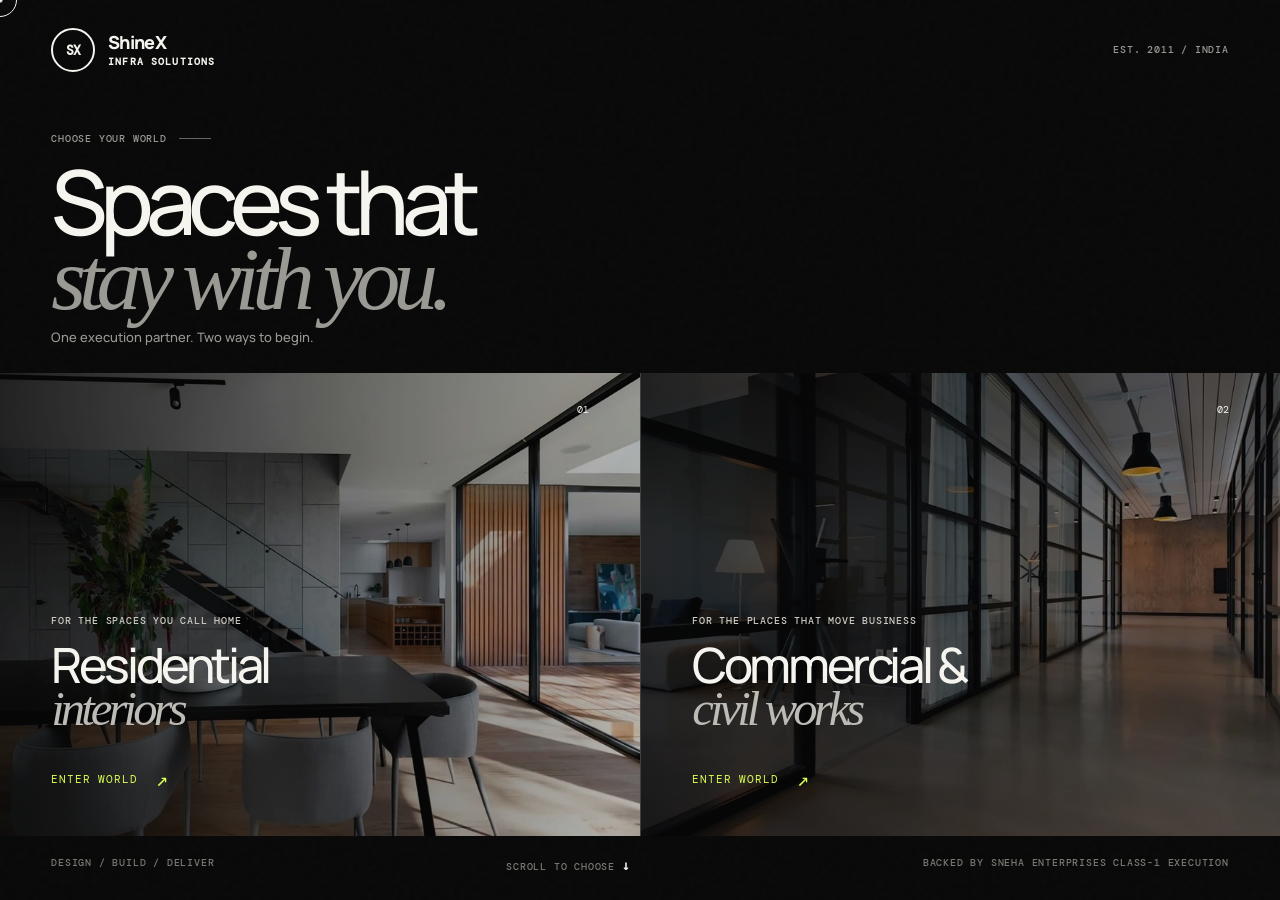
==== index.html @ b3bbd298 "Redesign residential/commercial service cards, gradient selection, bold typography, architectural fo" ====
<!doctype html>
<html lang="en">
<head>
  <meta charset="utf-8" />
  <meta name="viewport" content="width=device-width, initial-scale=1" />
  <meta name="theme-color" content="#080808" />
  <meta id="metaDescription" name="description" content="ShineX Infra Solutions — Navi Mumbai's trusted residential interior studio and Class-1 commercial contractor backed by Sneha Enterprises since 2011." />
  <title>ShineX — Navi Mumbai Interior Design &amp; Class-1 Civil Execution</title>
  <link rel="preconnect" href="https://fonts.googleapis.com" />
  <link rel="preconnect" href="https://fonts.gstatic.com" crossorigin />
  <link href="https://fonts.googleapis.com/css2?family=DM+Mono:wght@400;500&family=Manrope:wght@400;500;600;700;800&display=swap" rel="stylesheet" />
  <link rel="stylesheet" href="style.css?v=8" />
</head>
<body>
  <div class="cursor-dot" aria-hidden="true"></div>
  <div class="cursor-ring" aria-hidden="true"></div>

  <div class="world-picker" id="worldPicker" aria-label="Choose an experience">
    <div class="picker-noise"></div>
    <header class="picker-header">
      <a class="brand brand--light" href="#" aria-label="ShineX home">
        <span class="brand-mark">SX</span>
        <span class="brand-copy">ShineX <em>Infra Solutions</em></span>
      </a>
      <span class="mono-label">EST. 2011 / INDIA</span>
    </header>
    <div class="picker-intro">
      <p class="eyebrow">Choose your world <span class="eyebrow-line"></span></p>
      <h1>Spaces that<br /><i>stay with you.</i></h1>
      <p class="picker-subtitle">One execution partner. Two ways to begin.</p>
    </div>
    <div class="world-options">
      <button class="world-option world-option--residential" data-world="residential" type="button">
        <span class="option-backdrop" aria-hidden="true"><video autoplay muted loop playsinline preload="auto" poster="assets/residential-montage-poster.jpg" disablepictureinpicture><source src="assets/residential-montage.mp4" type="video/mp4"></video></span>
        <span class="option-number">01</span>
        <span class="option-content">
          <span class="option-kicker">For the spaces you call home</span>
          <strong>Residential<br /><i>interiors</i></strong>
          <span class="option-enter">Enter world <span>↗</span></span>
        </span>
      </button>
      <button class="world-option world-option--commercial" data-world="commercial" type="button">
        <span class="option-backdrop" aria-hidden="true"><video autoplay muted loop playsinline preload="auto" poster="assets/commercial-montage-poster.jpg" disablepictureinpicture><source src="assets/commercial-montage.mp4" type="video/mp4"></video></span>
        <span class="option-number">02</span>
        <span class="option-content">
          <span class="option-kicker">For the places that move business</span>
          <strong>Commercial &amp;<br /><i>civil works</i></strong>
          <span class="option-enter">Enter world <span>↗</span></span>
        </span>
      </button>
    </div>
    <footer class="picker-footer">
      <span>Design / Build / Deliver</span>
      <span>Scroll to choose <b>↓</b></span>
      <span>Backed by Sneha Enterprises Class-1 execution</span>
    </footer>
  </div>

  <div class="site-shell" id="siteShell" aria-hidden="true">
    <header class="site-header" id="siteHeader">
      <a class="brand" href="#top" aria-label="ShineX top">
        <span class="brand-mark">SX</span>
        <span class="brand-copy">ShineX <em>Infra Solutions</em></span>
      </a>
      <div class="header-world"><span class="status-dot"></span><span id="headerWorld">RESIDENTIAL / 01</span></div>
      <div class="header-spacer" aria-hidden="true"></div>
    </header>
    <div class="header-actions">
      <button class="text-button" id="switchWorld" type="button">Switch world <span>↗</span></button>
      <button class="menu-button" id="menuOpen" type="button" aria-label="Open menu" aria-expanded="false"><span></span><span></span><b>Menu</b></button>
    </div>

    <main id="top">
      <section class="hero" id="hero">
        <video class="hero-video" id="heroVideo" autoplay muted loop playsinline preload="auto"></video>
        <div class="hero-overlay"></div>
        <div class="hero-grid"></div>
        <div class="hero-content">
          
          <h2 id="heroTitle">Built around<br /><i>the way you live.</i></h2>
          <p class="hero-description" id="heroDescription">Navi Mumbai’s most trusted turnkey home interior studio — backed by Sneha Enterprises’ Class-1 execution legacy since 2011. From 1BHK homes to luxury villas, delivered on time with zero hidden surprises.</p>
          <a class="circle-link magnetic" href="#services"><span>Explore<br />the work</span><b>↓</b></a>
        </div>
        <div class="hero-meta"><span>Scroll to discover <b>↓</b></span></div>
        <div class="hero-vertical">SHINEX / 2026</div>
      </section>

      <section class="intro section-pad" id="intro">
        <div class="intro-noise" aria-hidden="true"></div>
        <div class="intro-inner">
          <div class="intro-topbar">
            <div class="eyebrow"><span class="eyebrow-line"></span><span>01 / Philosophy &amp; Approach</span></div>
            <div class="intro-meta-tag"><span>ShineX Studio &bull; Class-1 Execution</span></div>
          </div>

          <div class="intro-layout">
            <div class="intro-heading-wrap">
              <span class="intro-watermark" aria-hidden="true">&ldquo;</span>
              <h3 id="introTitle">Good spaces do<br />more than <i>look good.</i></h3>
            </div>
            <div class="intro-copy">
              <p id="introCopy">They hold the morning rush, the quiet pause, the people who gather, and the years that follow. We bring design and execution into one considered conversation.</p>
              <a class="intro-cta magnetic" href="#process">
                <span>See how we work</span>
                <span class="intro-cta-arrow">↘</span>
              </a>
            </div>
          </div>

          <div class="intro-pillars" id="introPillars">
            <div class="intro-pillar">
              <span class="pillar-num">01</span>
              <h4 class="pillar-title" id="pillar1Title">Human Rhythm</h4>
              <p class="pillar-desc" id="pillar1Desc">Calibrated around daily rituals, natural sunlight, and quiet spatial ease.</p>
            </div>
            <div class="intro-pillar">
              <span class="pillar-num">02</span>
              <h4 class="pillar-title" id="pillar2Title">Unified Execution</h4>
              <p class="pillar-desc" id="pillar2Desc">Design studio and Class-1 civil engineering under one roof. Zero handoff friction.</p>
            </div>
            <div class="intro-pillar">
              <span class="pillar-num">03</span>
              <h4 class="pillar-title" id="pillar3Title">Enduring Materiality</h4>
              <p class="pillar-desc" id="pillar3Desc">Honest stone, genuine architectural timber, and craft built to outlast trends.</p>
            </div>
          </div>
        </div>
      </section>

      <section class="services-section" id="services">
        <div class="services-stage">
          <div class="services-head">
            <div>
              
              <h3>One brief.<br /><i>Every layer.</i></h3>
            </div>
            <p class="services-note" id="servicesNote">A full-spectrum residential studio for homes with a point of view.</p>
          </div>
          <div class="services-viewport">
            <div class="services-track" id="servicesTrack"></div>
          </div>
          <div class="services-progress"><span class="progress-current">01</span><span class="progress-rule"><i id="progressBar"></i></span><span class="progress-total" id="progressTotal">05</span><span class="progress-label">Drag / scroll to explore</span></div>
      </div>
    </section>

      <section class="service-detail section-pad" id="serviceDetail" aria-hidden="true">
        <div class="service-detail-top">
          <div>
            <p class="eyebrow"><span>Selected service / Detail view</span><span class="eyebrow-line"></span></p>
            <h3 id="serviceDetailTitle">Choose a service<br /><i>to see the layers.</i></h3>
          </div>
          <button class="detail-close" id="serviceDetailClose" type="button">Close detail <span>×</span></button>
        </div>
        <p class="service-detail-intro" id="serviceDetailIntro">Every line item has its own visual reference, so the scope stays as tangible as the final space.</p>
        <div class="service-detail-grid" id="serviceDetailGrid"></div>
        <div class="detail-references-drawer" id="detailReferencesDrawer" aria-hidden="true">
          <div class="references-drawer-header">
            <div>
              <div class="eyebrow"><span class="eyebrow-line"></span><span>04 Reference Concepts</span></div>
              <h4 id="referencesDrawerTitle">1BHK Complete Home Interiors</h4>
              <p id="referencesDrawerSubtitle">Curated spatial layouts, design specifications, and visual inspirations.</p>
            </div>
            <button class="references-close-btn" id="referencesCloseBtn" type="button">Close concepts <span>×</span></button>
          </div>
          <div class="references-grid" id="referencesGrid"></div>
        </div>
      </section>

      <section class="split-story section-pad" id="beforeAfter">
        
        <div class="story-heading">
          <h3>Before / <i>after.</i></h3>
          <p>Every project starts with what exists. We find the potential hiding in plain sight.</p>
        </div>
        <div class="comparison" data-comparison>
          <div class="comparison-after" id="comparisonAfter"></div>
          <div class="comparison-before" id="comparisonBefore"></div>
          <div class="comparison-divider"><span>Drag</span></div>
          <input class="comparison-range" type="range" min="5" max="95" value="54" aria-label="Compare before and after" />
          <div class="comparison-label comparison-label--before">Before</div>
          <div class="comparison-label comparison-label--after">After</div>
        </div>
        <div class="comparison-caption"><span id="comparisonName">A home with a new rhythm</span><span>← Drag the line →</span></div>
      </section>

      <section class="process-section section-pad" id="process">
        
        <div class="process-header"><h3>Clarity at<br /><i>every stage.</i></h3><p>We keep the complex parts moving quietly in the background, so you can stay close to what matters.</p></div>
        <div class="process-list" id="processList"></div>
      </section>

      <section class="catalog-section section-pad" id="catalog">
        
        <div class="catalog-heading"><h3>A tactile<br /><i>point of view.</i></h3><p id="catalogCopy">Stone, timber, light and lived-in softness — a quiet material language, tailored to the way your home should feel.</p></div>
        <div class="catalog-grid" id="catalogGrid"></div>
      </section>

      <section class="reviews-section section-pad" id="reviews">
        <div class="reviews-top"><a class="google-source" id="googleSource" href="https://share.google/jEJDBfo2fof0dsW59" target="_blank" rel="noreferrer"><img src="https://www.gstatic.com/images/branding/googlelogo/svg/googlelogo_clr_74x24px.svg" alt="Google" /><i></i><span>View profile</span><b>↗</b></a></div>
        <div class="reviews-heading">
          <div class="reviews-heading-copy">
            <h3>What clients<br /><i>remember.</i></h3>
            <p class="reviews-heritage">
              <strong>ShineX Infra</strong> builds on the trusted legacy of our parent company, <strong>Sneha Enterprises</strong>.<br />
              Read the verified Google reviews earned across years of honest craftsmanship and timely delivery.
            </p>
          </div>
          <div class="google-score"><strong>4.9</strong><span class="google-stars">★★★★★</span><small>116+ public profile reviews</small></div>
        </div>
        <div class="review-feature" id="reviewFeature"></div>
        <div class="review-marquee" aria-label="Google review highlights"><div class="review-track" id="reviewTrack"></div></div>
      </section>

      <section class="faq-section section-pad" id="faq">
        
        <div class="faq-layout"><h3>Good to<br /><i>know.</i></h3><div class="faq-list" id="faqList"></div></div>
      </section>

      <section class="insights-section section-pad" id="insights">
        
        <div class="insights-heading"><h3>Useful ideas<br /><i>for better spaces.</i></h3><p id="insightsCopy">Thoughtful guidance for planning, designing and delivering spaces that feel right long after handover.</p></div>
        <div class="blog-marquee" aria-label="ShineX journal articles"><div class="blog-track" id="blogTrack"></div></div>
      </section>

      <section class="closing-cta" id="contact">
        <div class="closing-image" id="closingImage"></div><div class="closing-overlay"></div>
        <div class="closing-content"><h3 id="closingTitle">Your space<br />starts <i>now.</i></h3><button class="outline-button magnetic quote-trigger" type="button">Get a free quote <span>↗</span></button></div>
      </section>
    </main>
    <footer class="site-footer">
      <div class="footer-grid">
        <div class="footer-brand-col">
          <a class="brand brand--light" href="#top" aria-label="ShineX top">
            <span class="brand-mark">SX</span>
            <span class="brand-copy">ShineX <em>Infra Solutions</em></span>
          </a>
          <p class="footer-summary">Turnkey residential interiors, corporate office fit-outs &amp; Class-1 civil contracting across Navi Mumbai, Thane &amp; Mumbai.</p>
          <span class="footer-legacy-pill">Parent Company: Sneha Enterprises &bull; Est. 2011</span>
        </div>

        <div class="footer-col">
          <span class="footer-heading">Explore</span>
          <nav class="footer-links" aria-label="Footer navigation">
            <a href="#services">Services &amp; Scopes</a>
            <a href="#beforeAfter">Before &amp; After</a>
            <a href="#process">Our Process</a>
            <a href="#catalog">Material Catalog</a>
            <a href="#reviews">Client Reviews</a>
            <a href="#faq">FAQs</a>
          </nav>
        </div>

        <div class="footer-col">
          <span class="footer-heading">Studio Desk</span>
          <div class="footer-links">
            <a href="mailto:hello@shinex.in">hello@shinex.in <span>↗</span></a>
            <a href="https://wa.me/?text=Hi%20ShineX%2C%20I%27d%20like%20to%20discuss%20a%20project." target="_blank" rel="noreferrer">WhatsApp Consultation <span>↗</span></a>
            <a href="https://share.google/jEJDBfo2fof0dsW59" target="_blank" rel="noreferrer">Google Reviews (4.9 ★) <span>↗</span></a>
            <span class="footer-location">Navi Mumbai &bull; Thane &bull; Mumbai</span>
          </div>
        </div>

        <div class="footer-col footer-cta-col">
          <span class="footer-heading">Active World / <b id="footerWorldName">Residential</b></span>
          <p class="footer-cta-note">Ready to plan your space with one accountable engineering &amp; design team?</p>
          <div class="footer-cta-actions">
            <button class="footer-quote-btn quote-trigger" type="button">Get Free Quote <span>↗</span></button>
            <button class="footer-switch-btn" id="footerSwitchWorld" type="button">Switch Experience <span>⇄</span></button>
          </div>
        </div>
      </div>

      <div class="footer-bottom">
        <span>&copy; 2026 ShineX Infra Solutions. All rights reserved.</span>
        <span>Operating Brands: ShineX Interior &amp; ShineX Infra &bull; Backed by Sneha Enterprises Class-1 Licensure</span>
      </div>
    </footer>
  </div>

  <div class="article-overlay" id="articleOverlay" aria-hidden="true">
    <div class="article-panel"><div class="article-top"><span class="mono-label">SHINEX / JOURNAL</span><button class="close-button" id="articleClose" type="button" aria-label="Close article"><span>Close</span><b>×</b></button></div><div class="article-layout"><div class="article-media" id="articleMedia"></div><article class="article-copy"><p class="eyebrow"><span id="articleCategory">Residential interiors</span><span class="eyebrow-line"></span></p><h3 id="articleTitle">Article title</h3><div class="article-meta"><span id="articleWorld">ShineX Residential</span><span id="articleReadTime">8 min read</span></div><div id="articleBody"></div><button class="solid-button quote-trigger" type="button">Discuss your project <span>↗</span></button></article></div></div>
  </div>

  <div class="menu-overlay" id="menuOverlay" aria-hidden="true">
    <div class="menu-wash"></div><div class="menu-orbit orbit-one"></div><div class="menu-orbit orbit-two"></div>
    <div class="menu-overlay-header"><a class="brand brand--light" href="#top"><span class="brand-mark">SX</span><span class="brand-copy">ShineX <em>Infra Solutions</em></span></a><button class="close-button" id="menuClose" type="button" aria-label="Close menu"><span>Close</span><b>×</b></button></div>
    <nav class="mega-menu" aria-label="Main navigation"><span class="menu-kicker">Navigate / <span id="menuWorld">Residential</span></span><a href="#services" class="menu-link">The work <sup>01</sup></a><a href="#beforeAfter" class="menu-link">Transformations <sup>02</sup></a><a href="#process" class="menu-link">Our process <sup>03</sup></a><a href="#catalog" class="menu-link">Material catalog <sup>04</sup></a><a href="#reviews" class="menu-link">Reviews <sup>05</sup></a><a href="#faq" class="menu-link">FAQs <sup>06</sup></a><a href="#insights" class="menu-link">Journal <sup>07</sup></a><button class="menu-quote quote-trigger" type="button">Start a conversation <span>↗</span></button></nav>
    <div class="menu-footer"><span>Instagram ↗</span><span>WhatsApp ↗</span><span>hello@shinex.in</span></div>
  </div>

  <div class="quote-overlay" id="quoteOverlay" aria-hidden="true">
    <div class="quote-backdrop"></div><div class="quote-panel"><div class="quote-panel-top"><span class="mono-label">SHINEX / START A BRIEF</span><button class="close-button" id="quoteClose" type="button" aria-label="Close quote form"><span>Close</span><b>×</b></button></div><div class="quote-form-wrap"><div><p class="eyebrow"><span>Let’s make a place</span><span class="eyebrow-line"></span></p><h3>Tell us what<br /><i>you’re imagining.</i></h3><p class="form-note">A few details are enough to begin. Our team will get back to you within one working day.</p></div><form class="quote-form" id="quoteForm"><label><span>01 / Your name</span><input required name="name" type="text" placeholder="Full name" /></label><label><span>02 / Contact number</span><input required name="contact" type="tel" placeholder="Phone number" /></label><label><span>03 / Email address</span><input required name="email" type="email" placeholder="you@email.com" /></label><label><span>04 / City</span><input required name="city" type="text" placeholder="Where are you based?" /></label><label><span>05 / A note, if you’d like</span><textarea name="message" rows="3" placeholder="Tell us about the space..."></textarea></label><button class="solid-button" type="submit">Send enquiry <span>↗</span></button><p class="form-success" id="formSuccess">Thank you. Your brief is on its way.</p></form></div></div>
  </div>

  <div class="whatsapp-dock">
    <a class="whatsapp-button magnetic" href="https://wa.me/?text=Hi%20ShineX%2C%20I%27d%20like%20to%20discuss%20a%20project." target="_blank" rel="noreferrer" aria-label="WhatsApp Us"><span class="whatsapp-icon"><img src="assets/whatsapp.svg" alt="WhatsApp"></span><span>WhatsApp us</span></a>
  </div>

  <script src="https://cdn.jsdelivr.net/npm/gsap@3.12.5/dist/gsap.min.js"></script>
  <script src="https://cdn.jsdelivr.net/npm/gsap@3.12.5/dist/ScrollTrigger.min.js"></script>
  <script src="script.js?v=8"></script>
</body>
</html>
---- style.css ----
:root {
  --ink: #080808;
  --ink-soft: #111111;
  --paper: #e8e7e2;
  --muted: #9a9993;
  --line: rgba(232, 231, 226, .2);
  --line-dark: rgba(8, 8, 8, .16);
  --white: #f5f4ef;
  --accent: #d9ff50;
  --mono: "DM Mono", monospace;
  --sans: "Manrope", Arial, sans-serif;
  --ease: cubic-bezier(.16, 1, .3, 1);
}

* { box-sizing: border-box; }
html { scroll-behavior: auto; background: var(--ink); }
body { margin: 0; background: var(--ink); color: var(--white); font-family: var(--sans); font-weight: 500; overflow-x: hidden; }
body.is-locked { overflow: hidden; }
button, input, textarea { font: inherit; }
button, a { -webkit-tap-highlight-color: transparent; }
button { border: 0; cursor: pointer; }
a { color: inherit; text-decoration: none; }

.cursor-dot, .cursor-ring { position: fixed; z-index: 1000; pointer-events: none; opacity: 0; mix-blend-mode: difference; }
.cursor-dot { width: 5px; height: 5px; border-radius: 50%; background: #fff; transform: translate(-50%, -50%); }
.cursor-ring { width: 34px; height: 34px; border: 1px solid #fff; border-radius: 50%; transform: translate(-50%, -50%); transition: width .3s var(--ease), height .3s var(--ease), background .3s; }
body.has-cursor .cursor-dot, body.has-cursor .cursor-ring { opacity: 1; }
body.cursor-hover .cursor-ring { width: 58px; height: 58px; background: #fff; }

.mono-label, .eyebrow, .option-kicker, .header-world, .hero-meta, .hero-vertical, .section-index, .services-progress, .catalog-code, .comparison-caption, .closing-bottom, .picker-footer, .menu-kicker, .menu-footer, .form-note, .quote-form label span { font-family: var(--mono); font-size: 10px; line-height: 1.4; letter-spacing: .08em; text-transform: uppercase; }
.eyebrow { display: flex; align-items: center; gap: 12px; margin: 0; color: var(--muted); }
.eyebrow-line { display: inline-block; width: 32px; height: 1px; background: currentColor; opacity: .65; }
.section-pad { padding: 110px 5vw; }
.section-index { color: var(--muted); }
.brand { display: inline-flex; align-items: center; gap: 13px; color: var(--white); }
.brand-mark { display: grid; place-items: center; width: 44px; height: 44px; border: 2px solid currentColor; border-radius: 50%; font: 700 13px var(--mono); letter-spacing: -.04em; transition: transform .35s var(--ease); }
.brand:hover .brand-mark { transform: scale(1.06); }
.brand-copy { font-size: 18px; font-weight: 800; letter-spacing: -.04em; line-height: 1; }
.brand-copy em { display: block; margin-top: 5px; color: var(--white); opacity: 1; font: normal 700 9.5px var(--mono); letter-spacing: .12em; text-transform: uppercase; }
.brand--light { color: var(--white); }

/* World picker */
.world-picker { position: fixed; inset: 0; z-index: 100; display: flex; flex-direction: column; background: var(--ink); overflow: hidden; }
.picker-noise { position: absolute; inset: 0; opacity: .025; pointer-events: none; background-image: url("data:image/svg+xml,%3Csvg viewBox='0 0 180 180' xmlns='http://www.w3.org/2000/svg'%3E%3Cfilter id='n'%3E%3CfeTurbulence type='fractalNoise' baseFrequency='.8' numOctaves='4' stitchTiles='stitch'/%3E%3C/filter%3E%3Crect width='100%25' height='100%25' filter='url(%23n)' opacity='.8'/%3E%3C/svg%3E"); }.menu-wash, .quote-backdrop { position: absolute; inset: 0; opacity: 0; pointer-events: none; background: transparent; }
.picker-header { display: flex; justify-content: space-between; align-items: center; padding: 28px 4vw; position: relative; z-index: 2; }
.picker-header .mono-label { color: var(--muted); }
.picker-intro { position: relative; z-index: 2; padding: 3.5vh 4vw 3vh; }
.picker-intro h1 { max-width: 750px; margin: 18px 0 12px; font-size: clamp(55px, 7vw, 116px); font-weight: 500; letter-spacing: -.085em; line-height: .83; }
h1 i, h2 i, h3 i, .world-option strong i { font-family: Georgia, serif; font-weight: 400; letter-spacing: -.08em; }
.picker-intro h1 i { color: var(--muted); }
.picker-subtitle { margin: 0; color: var(--muted); font-size: 13px; }
.world-options { display: grid; grid-template-columns: 1fr 1fr; flex: 1; min-height: 320px; }
.world-option { position: relative; display: flex; align-items: flex-end; padding: 3.5vw 4vw; overflow: hidden; color: var(--white); background: #171717; text-align: left; }
.world-option + .world-option { border-left: 1px solid var(--line); }
.option-backdrop { position: absolute; inset: 0; opacity: .72; background-position: center; background-size: cover; filter: saturate(1.25) contrast(1.04); transition: transform 1.2s var(--ease), opacity .7s; }
.option-backdrop video { width: 100%; height: 100%; object-fit: cover; display: block; }
.option-backdrop::after { content: ""; position: absolute; inset: 0; background: linear-gradient(90deg, rgba(0,0,0,.75), rgba(0,0,0,.05)); }
.world-option--commercial .option-backdrop::after { background: linear-gradient(90deg, rgba(0,0,0,.78), rgba(0,0,0,.12)); }
.world-option:hover .option-backdrop { transform: scale(1.06); opacity: .84; }
.world-option:focus-visible { outline: 2px solid var(--accent); outline-offset: -6px; }
.option-number { position: absolute; top: 30px; right: 4vw; z-index: 1; color: var(--white); font: 10px var(--mono); }
.option-content { position: relative; z-index: 1; }
.option-kicker { display: block; margin-bottom: 16px; color: #cbc9c1; }
.option-content strong { display: block; font-size: clamp(28px, 3.8vw, 62px); font-weight: 500; letter-spacing: -.07em; line-height: .86; }
.option-content strong i { color: #bdbbb5; }
.option-enter { display: flex; align-items: center; gap: 18px; margin-top: 35px; color: var(--accent); font: 11px var(--mono); text-transform: uppercase; letter-spacing: .08em; }
.option-enter span { font-size: 20px; transition: transform .4s var(--ease); }
.world-option:hover .option-enter span { transform: translate(5px, -5px); }
.picker-footer { display: flex; justify-content: space-between; padding: 20px 4vw 24px; color: #797872; position: relative; z-index: 2; }
.picker-footer b { color: var(--white); font-size: 14px; }

/* Header and shell */
.site-shell { display: none; position: relative; background: var(--ink); }
.site-header { position: fixed; top: 0; left: 0; z-index: 40; width: 100%; display: flex; justify-content: space-between; align-items: center; padding: 25px 4vw; mix-blend-mode: difference; color: white; }
.header-world { display: flex; align-items: center; gap: 9px; font-size: 9px; }
.status-dot { width: 6px; height: 6px; border-radius: 50%; background: var(--accent); }
.header-actions { position: fixed; top: 25px; right: 4vw; z-index: 41; display: flex; align-items: center; gap: 27px; mix-blend-mode: normal; }.site-header .brand { flex: 1 1 0; }.header-spacer { flex: 1 1 0; }
.text-button { padding: 10px 14px; color: var(--ink); background: var(--white); border: 1px solid rgba(0,0,0,.12); border-radius: 30px; font: 10px var(--mono); letter-spacing: .05em; text-transform: uppercase; mix-blend-mode: normal; box-shadow: 0 6px 20px rgba(0,0,0,.25); }
.text-button span { margin-left: 7px; font-size: 15px; }
.menu-button { display: flex; align-items: center; gap: 7px; padding: 10px 14px; color: var(--ink); background: var(--white); border: 1px solid rgba(0,0,0,.12); border-radius: 30px; font: 10px var(--mono); text-transform: uppercase; mix-blend-mode: normal; box-shadow: 0 6px 20px rgba(0,0,0,.25); }
.menu-button span { display: block; width: 18px; height: 1px; background: currentColor; transition: transform .3s; }
.menu-button span + span { margin-left: -25px; transform: translateY(5px); }
.menu-button:hover span:first-child { transform: translateY(-3px); }
.menu-button:hover span:nth-child(2) { transform: translateY(8px); }

/* Hero */
.hero { height: 100svh; min-height: 650px; position: relative; display: flex; align-items: flex-end; padding: 0 5vw 7.5vh; overflow: hidden; }
.hero-image, .hero-video, .hero-overlay, .hero-grid { position: absolute; inset: 0; }
.hero-image { background: center / cover no-repeat; filter: saturate(1.22) contrast(1.05); transform: scale(1.05); }
.hero-video { width: 100%; height: 100%; object-fit: cover; filter: saturate(1.22) contrast(1.05); transform: scale(1.05); }
.hero-overlay { background: linear-gradient(90deg, rgba(0,0,0,.8) 0%, rgba(0,0,0,.18) 68%, rgba(0,0,0,.5)), linear-gradient(0deg, rgba(0,0,0,.55), transparent 55%); }
.hero-grid { opacity: .14; background-image: linear-gradient(rgba(255,255,255,.25) 1px, transparent 1px), linear-gradient(90deg, rgba(255,255,255,.25) 1px, transparent 1px); background-size: 12.5vw 100%, 100% 100%; }
.hero-content { position: relative; z-index: 1; max-width: 850px; }
.hero-content h2 { margin: 20px 0 27px; font-size: clamp(56px, 8.5vw, 142px); font-weight: 500; letter-spacing: -.095em; line-height: .78; }
.hero-content h2 i { color: #bbb9b1; }
.hero-description { max-width: 440px; margin: 0; color: #f5f4ef; font-size: 16px; font-weight: 700; line-height: 1.58; text-shadow: 0 2px 14px rgba(0,0,0,.65); }
.circle-link { width: 103px; height: 103px; display: flex; flex-direction: column; justify-content: center; align-items: center; gap: 7px; margin: 35px 0 0 33vw; border: 1px solid rgba(255,255,255,.45); border-radius: 50%; color: var(--white); font: 10px var(--mono); line-height: 1.25; text-align: center; text-transform: uppercase; transition: background .5s, color .5s, transform .5s var(--ease); }
.circle-link b { color: var(--accent); font-size: 18px; font-weight: 400; }
.circle-link:hover { background: var(--accent); color: var(--ink); transform: rotate(-15deg) scale(1.05); }
.circle-link:hover b { color: var(--ink); }
.hero-meta { position: absolute; right: 4vw; bottom: 7.5vh; z-index: 2; display: flex; flex-direction: column; align-items: flex-end; gap: 14px; color: #c1c0ba; }
.hero-meta b { color: var(--accent); font-size: 17px; font-weight: 400; }
.hero-vertical { position: absolute; z-index: 2; top: 50%; right: 2vw; color: rgba(255,255,255,.5); writing-mode: vertical-rl; transform: rotate(180deg); }

/* Intro */
.intro {
  position: relative;
  background: var(--paper);
  color: var(--ink);
  overflow: hidden;
}
.intro-noise {
  position: absolute;
  inset: 0;
  opacity: .028;
  pointer-events: none;
  background-image: url("data:image/svg+xml,%3Csvg viewBox='0 0 180 180' xmlns='http://www.w3.org/2000/svg'%3E%3Cfilter id='n'%3E%3CfeTurbulence type='fractalNoise' baseFrequency='.8' numOctaves='4' stitchTiles='stitch'/%3E%3C/filter%3E%3Crect width='100%25' height='100%25' filter='url(%23n)' opacity='.8'/%3E%3C/svg%3E");
}
.intro-inner {
  position: relative;
  z-index: 1;
  max-width: 1360px;
  margin: 0 auto;
}
.intro-topbar {
  display: flex;
  justify-content: space-between;
  align-items: center;
  padding-bottom: 24px;
  margin-bottom: 60px;
  border-bottom: 1px solid var(--line-dark);
}
.intro-topbar .eyebrow {
  color: #181816;
  font-size: 11px;
  font-weight: 600;
}
.intro-topbar .eyebrow-line {
  background: #181816;
}
.intro-meta-tag {
  font-family: var(--mono);
  font-size: 10.5px;
  font-weight: 600;
  letter-spacing: .08em;
  text-transform: uppercase;
  color: #242421;
}

.intro-layout {
  display: grid;
  grid-template-columns: 1.25fr .75fr;
  gap: 8vw;
  align-items: end;
  padding: 0 0 80px;
}
.intro-heading-wrap {
  position: relative;
}
.intro-watermark {
  position: absolute;
  top: -70px;
  left: -25px;
  font-family: Georgia, serif;
  font-size: clamp(140px, 16vw, 220px);
  line-height: .7;
  color: rgba(8, 8, 8, .045);
  pointer-events: none;
  user-select: none;
  z-index: 0;
}
.intro h3, .services-head h3, .process-header h3, .catalog-heading h3, .faq-layout h3 {
  margin: 0;
  font-size: clamp(48px, 6.2vw, 98px);
  font-weight: 500;
  letter-spacing: -.085em;
  line-height: .86;
}
.intro h3 i, .services-head h3 i, .process-header h3 i, .catalog-heading h3 i, .faq-layout h3 i {
  color: #42403a;
}
.intro-copy {
  position: relative;
  z-index: 1;
  max-width: 400px;
  padding-bottom: 6px;
}
.intro-copy p {
  margin: 0 0 32px;
  font-size: 17px;
  font-weight: 700;
  line-height: 1.65;
  color: #080808;
}
.intro-cta {
  display: inline-flex;
  align-items: center;
  gap: 14px;
  padding: 12px 22px 12px 24px;
  border: 1.5px solid var(--ink);
  border-radius: 999px;
  font-family: var(--mono);
  font-size: 11px;
  font-weight: 600;
  letter-spacing: .08em;
  text-transform: uppercase;
  color: var(--ink);
  background: transparent;
  transition: background .35s var(--ease), color .35s var(--ease), transform .35s var(--ease), border-color .35s;
}
.intro-cta-arrow {
  display: inline-flex;
  align-items: center;
  justify-content: center;
  width: 22px;
  height: 22px;
  border-radius: 50%;
  background: var(--ink);
  color: var(--paper);
  font-size: 13px;
  transition: transform .35s var(--ease), background .35s var(--ease), color .35s var(--ease);
}
.intro-cta:hover {
  background: var(--ink);
  color: var(--white);
  transform: translateY(-2px);
}
.intro-cta:hover .intro-cta-arrow {
  background: var(--accent);
  color: var(--ink);
  transform: translate(3px, 3px) rotate(-45deg);
}

/* 3-Pillar Manifesto */
.intro-pillars {
  display: grid;
  grid-template-columns: repeat(3, 1fr);
  gap: 4vw;
  padding-top: 48px;
  border-top: 1px solid var(--line-dark);
}
.intro-pillar {
  position: relative;
  display: flex;
  flex-direction: column;
}
.pillar-num {
  display: inline-block;
  width: fit-content;
  font-family: var(--mono);
  font-size: 12px;
  font-weight: 700;
  letter-spacing: .1em;
  color: #080808;
  background: rgba(8, 8, 8, .08);
  padding: 4px 10px;
  border-radius: 999px;
  margin-bottom: 14px;
}
.pillar-title {
  margin: 0 0 10px;
  font-size: 22px;
  font-weight: 800;
  letter-spacing: -.035em;
  color: #050505;
}
.pillar-desc {
  margin: 0;
  font-size: 15px;
  font-weight: 600;
  line-height: 1.62;
  color: #161614;
  max-width: 340px;
}

.intro .section-index, .catalog-section .section-index, .faq-section .section-index { color: #77766f; }
.underlined-link { display: inline-flex; align-items: center; gap: 17px; padding-bottom: 8px; border-bottom: 1px solid var(--ink); font: 10px var(--mono); text-transform: uppercase; }
.underlined-link span { font-size: 17px; transition: transform .3s var(--ease); }
.underlined-link:hover span { transform: translate(5px, 5px); }
.manifesto { display: grid; grid-template-columns: repeat(3, 1fr); padding-top: 18px; border-top: 1px solid var(--line-dark); color: #73726c; font: 10px var(--mono); letter-spacing: .08em; }
.manifesto span:nth-child(2) { text-align: center; }.manifesto span:last-child { text-align: right; }

/* Horizontal services */
.services-section { background: var(--ink); color: var(--white); }
.services-stage { padding: 115px 0 100px; overflow: hidden; }
.services-head { display: flex; justify-content: space-between; align-items: end; padding: 0 5vw 70px; }
.services-head h3 { margin-top: 25px; }
.services-note { max-width: 265px; margin: 0 8vw 6px 0; color: #f0eee7; font-size: 14.5px; font-weight: 700; line-height: 1.55; }
.services-viewport { width: 100%; overflow: hidden; }
.services-track { display: flex; width: max-content; padding: 8px 5vw 18px; gap: 18px; }
.service-card { width: min(38vw, 555px); height: 570px; position: relative; flex: 0 0 auto; display: flex; flex-direction: column; justify-content: space-between; padding: 28px; overflow: hidden; background: #171717; border-radius: 16px; border: 1px solid rgba(255,255,255,.08); cursor: pointer; transition: transform .45s var(--ease), border-color .35s var(--ease), box-shadow .45s var(--ease); }
.service-card-image { position: absolute; inset: 0; background-position: center; background-size: cover; filter: saturate(1.25) contrast(1.05); opacity: .72; transition: transform 1.2s var(--ease), opacity .5s; }
.service-card:hover { transform: translateY(-5px); border-color: rgba(217, 255, 80, .35); box-shadow: 0 22px 48px rgba(0, 0, 0, .6); }
.service-card:hover .service-card-image { transform: scale(1.08); opacity: .94; }
.service-card::after { content: ""; position: absolute; inset: 0; background: linear-gradient(0deg, rgba(0,0,0,.92), rgba(0,0,0,.03) 70%); transition: background .4s var(--ease); }
.service-card.is-active { transform: translateY(-5px); box-shadow: 0 28px 60px rgba(0, 0, 0, .72), 0 0 38px rgba(217, 255, 80, .18); }
.service-card.is-active .service-card-image { opacity: .94; }
.service-card.is-active::after { background: radial-gradient(110% 70% at 50% 100%, rgba(217, 255, 80, .18) 0%, rgba(134, 239, 172, .06) 45%, transparent 72%), linear-gradient(0deg, rgba(6,6,6,.94) 0%, rgba(6,6,6,.22) 60%, rgba(6,6,6,.04) 100%); }
.service-card.is-active::before { content: ""; position: absolute; inset: 0; z-index: 4; border-radius: inherit; padding: 2px; background: linear-gradient(135deg, rgba(217, 255, 80, .95) 0%, rgba(134, 239, 172, .68) 42%, rgba(209, 177, 123, .62) 75%, rgba(217, 255, 80, .28) 100%); -webkit-mask: linear-gradient(#fff 0 0) content-box, linear-gradient(#fff 0 0); -webkit-mask-composite: xor; mask-composite: exclude; pointer-events: none; }
.service-card-top, .service-card-bottom { position: relative; z-index: 2; }
.service-card-top { display: flex; justify-content: space-between; color: #c6c5bf; font: 10px var(--mono); letter-spacing: .08em; }
.service-card-bottom h4 { max-width: 390px; margin: 0 0 20px; font-size: clamp(30px, 3vw, 49px); font-weight: 500; letter-spacing: -.075em; line-height: .89; }
.service-card-bottom h4 i { font-family: Georgia, serif; font-weight: 400; color: #aaa8a1; }
.service-items { display: flex; flex-wrap: wrap; gap: 6px; max-width: 470px; }
.service-items span { padding: 7px 9px; border: 1px solid rgba(255,255,255,.28); border-radius: 30px; color: #d2d1cb; font: 9px var(--mono); letter-spacing: .02em; }
.service-card-open { display: inline-flex; align-items: center; gap: 10px; margin-top: 15px; color: var(--accent); font: 10px var(--mono); letter-spacing: .08em; text-transform: uppercase; }.service-card-open span { font-size: 17px; transition: transform .35s var(--ease); }.service-card:hover .service-card-open span { transform: translate(4px, -4px); }
.services-progress { display: flex; align-items: center; gap: 14px; padding: 42px 5vw 0; color: #8d8b84; }
.progress-rule { width: min(260px, 30vw); height: 1px; background: #3c3c3a; }.progress-rule i { display: block; width: 20%; height: 1px; background: var(--accent); }.progress-label { margin-left: 5px; color: #66655f; }

/* Click-through service detail */
.service-detail { display: none; background: #151515; color: var(--white); }
.service-detail.is-visible { display: block; }
.service-detail-top { display: flex; align-items: flex-end; justify-content: space-between; gap: 30px; }
.service-detail-top h3 { margin: 30px 0 0; max-width: 760px; font-size: clamp(45px, 6vw, 90px); font-weight: 500; letter-spacing: -.09em; line-height: .83; }
.service-detail-top h3 i { color: #aaa8a1; font-family: Georgia, serif; font-weight: 400; }
.detail-close { display: inline-flex; align-items: center; gap: 18px; padding: 0 0 10px; border-bottom: 1px solid var(--line); color: var(--muted); background: transparent; font: 10px var(--mono); text-transform: uppercase; }
.detail-close span { display: grid; place-items: center; width: 23px; height: 23px; border: 1px solid currentColor; border-radius: 50%; font: 18px var(--sans); font-weight: 300; transition: transform .35s var(--ease); }.detail-close:hover { color: var(--accent); }.detail-close:hover span { transform: rotate(90deg); }
.service-detail-intro { max-width: 400px; margin: 45px 0 50px auto; color: #eceae2; font-size: 14.5px; font-weight: 600; line-height: 1.6; }
.service-detail-grid { display: grid; grid-template-columns: repeat(5, 1fr); gap: 16px; padding-top: 24px; border-top: 1px solid var(--line); }
.detail-item { min-width: 0; height: 410px; position: relative; display: flex; flex-direction: column; justify-content: space-between; padding: 20px 14px; overflow: hidden; background: #171717; border-radius: 16px; border: 1px solid rgba(255, 255, 255, .10); transition: transform .4s var(--ease), border-color .35s var(--ease), box-shadow .4s var(--ease); }
.detail-item-media { position: absolute; inset: 0; background-position: center; background-size: cover; filter: saturate(1.22) contrast(1.04); opacity: .78; transition: transform 1.1s var(--ease), opacity .45s; }
.detail-item:hover .detail-item-media { transform: scale(1.07); opacity: .92; }
.detail-item::after { content: ""; position: absolute; inset: 0; z-index: 1; background: linear-gradient(0deg, rgba(6,6,6,.94) 0%, rgba(6,6,6,.62) 45%, rgba(6,6,6,.08) 100%); transition: background .4s var(--ease); }
.detail-item-top, .detail-item-bottom { position: relative; z-index: 2; }
.detail-item-top { display: flex; align-items: center; justify-content: space-between; gap: 8px; }
.detail-item-num { color: #fff; font: 10.5px var(--mono); font-weight: 600; letter-spacing: .08em; background: rgba(8, 8, 8, .58); padding: 3px 9px; border-radius: 999px; backdrop-filter: blur(6px); border: 1px solid rgba(255, 255, 255, .14); }
.detail-item-scope { color: #d0cec5; font: 9px var(--mono); font-weight: 500; letter-spacing: .08em; text-transform: uppercase; text-shadow: 0 2px 8px rgba(0, 0, 0, .85); }
.detail-item-bottom h4 { margin: 0 0 14px; font-size: clamp(22px, 1.85vw, 31px); font-weight: 500; color: #ffffff; letter-spacing: -.055em; line-height: .96; text-shadow: 0 4px 18px rgba(0, 0, 0, .65); }
.detail-item-bottom h4 i { font-family: Georgia, serif; font-weight: 400; color: #d5d3cb; letter-spacing: -.04em; }
.detail-actions-row { display: flex; align-items: center; justify-content: space-between; flex-wrap: wrap; gap: 8px 4px; padding-top: 12px; border-top: 1px solid rgba(255, 255, 255, .16); }
.detail-quote { display: inline-flex; align-items: center; gap: 4px; padding: 5px 9px; border: 1.5px solid rgba(217, 255, 80, .72); border-radius: 999px; color: #ecff9c; background: rgba(217, 255, 80, .13); font: 8px var(--mono); font-weight: 700; letter-spacing: .03em; text-transform: uppercase; white-space: nowrap; transition: all .3s var(--ease); }
.detail-quote span { font-size: 11px; transition: transform .3s var(--ease); }
.detail-quote:hover { background: var(--accent); color: var(--ink); border-color: var(--accent); box-shadow: 0 4px 16px rgba(217, 255, 80, .28); }
.detail-quote:hover span { transform: translate(3px, -3px); }


/* Interactive Sub-Item References */
.detail-item.has-references {
  cursor: pointer;
}
.detail-item.has-references:hover {
  transform: translateY(-4px);
  border-color: rgba(217, 255, 80, .38);
  box-shadow: 0 20px 44px rgba(0, 0, 0, .6);
}
.detail-item.is-active {
  transform: translateY(-4px);
  border-color: transparent;
  box-shadow:
    0 26px 56px rgba(0, 0, 0, .72),
    0 0 36px rgba(217, 255, 80, .18);
}
.detail-item.is-active .detail-item-media {
  opacity: .94;
}
.detail-item.is-active::after {
  background:
    radial-gradient(110% 75% at 50% 100%, rgba(217, 255, 80, .18) 0%, rgba(134, 239, 172, .06) 45%, transparent 72%),
    linear-gradient(0deg, rgba(6,6,6,.94) 0%, rgba(6,6,6,.60) 45%, rgba(6,6,6,.06) 100%);
}
.detail-item.is-active::before {
  content: "";
  position: absolute;
  inset: 0;
  z-index: 4;
  border-radius: inherit;
  padding: 2px;
  background: linear-gradient(135deg, rgba(217, 255, 80, .95) 0%, rgba(134, 239, 172, .68) 42%, rgba(209, 177, 123, .62) 75%, rgba(217, 255, 80, .28) 100%);
  -webkit-mask: linear-gradient(#fff 0 0) content-box, linear-gradient(#fff 0 0);
  -webkit-mask-composite: xor;
  mask-composite: exclude;
  pointer-events: none;
}
.detail-inspect-btn {
  display: inline-flex;
  align-items: center;
  gap: 4px;
  padding: 4px 8px;
  border-radius: 999px;
  background: rgba(8, 8, 8, .65);
  backdrop-filter: blur(8px);
  color: #f0eee7;
  font: 8px var(--mono);
  font-weight: 600;
  letter-spacing: .02em;
  text-transform: uppercase;
  border: 1px solid rgba(255, 255, 255, .24);
  cursor: pointer;
  white-space: nowrap;
  transition: all .3s var(--ease);
}
.detail-inspect-btn b {
  font-size: 11px;
  transition: transform .3s var(--ease);
}
.detail-item.is-active .detail-inspect-btn,
.detail-inspect-btn:hover {
  background: linear-gradient(135deg, #d9ff50 0%, #a7f3d0 100%);
  color: var(--ink);
  border-color: transparent;
  box-shadow: 0 4px 16px rgba(217, 255, 80, .28);
}
.detail-item.is-active .detail-inspect-btn b {
  transform: rotate(180deg);
}

/* Reference Showcase Drawer */
.detail-references-drawer {
  display: none;
  margin-top: 44px;
  padding: 38px 3.2vw 42px;
  background:
    radial-gradient(90% 50% at 50% 0%, rgba(217, 255, 80, .06) 0%, transparent 65%),
    linear-gradient(180deg, #121310 0%, #0b0b0b 100%);
  border: 1px solid rgba(217, 255, 80, .22);
  border-radius: 18px;
  box-shadow: 0 32px 72px rgba(0, 0, 0, .72);
}
.detail-references-drawer.is-open {
  display: block;
}
.references-drawer-header {
  display: flex;
  justify-content: space-between;
  align-items: flex-start;
  gap: 24px;
  padding-bottom: 24px;
  border-bottom: 1px solid rgba(255, 255, 255, .12);
}
.references-drawer-header h4 {
  margin: 12px 0 6px;
  font-size: clamp(26px, 2.5vw, 38px);
  font-weight: 500;
  letter-spacing: -.045em;
  color: #ffffff;
}
.references-drawer-header h4 i {
  font-family: Georgia, serif;
  font-weight: 400;
  color: var(--accent);
}
.references-drawer-header p {
  margin: 0;
  color: #a9a79f;
  font-size: 13px;
  line-height: 1.55;
}
.references-close-btn {
  display: inline-flex;
  align-items: center;
  gap: 10px;
  padding: 8px 16px;
  border: 1px solid rgba(255, 255, 255, .25);
  border-radius: 999px;
  background: rgba(255, 255, 255, .04);
  color: #d8d6cf;
  font: 10px var(--mono);
  font-weight: 600;
  letter-spacing: .08em;
  text-transform: uppercase;
  cursor: pointer;
  transition: all .3s var(--ease);
}
.references-close-btn:hover {
  border-color: var(--accent);
  color: var(--accent);
  transform: scale(1.03);
}

/* 4 Reference Cards Grid (Full-Bleed Editorial Poster Cards) */
.references-grid {
  display: grid;
  grid-template-columns: repeat(4, 1fr);
  gap: 16px;
  margin-top: 28px;
}
.reference-card {
  height: 360px;
  position: relative;
  display: flex;
  flex-direction: column;
  justify-content: space-between;
  padding: 18px;
  overflow: hidden;
  background: #141414;
  border: 1px solid rgba(255, 255, 255, .10);
  border-radius: 14px;
  transition: transform .4s var(--ease), border-color .35s, box-shadow .4s var(--ease);
}
.reference-card::after {
  content: "";
  position: absolute;
  inset: 0;
  z-index: 1;
  background: linear-gradient(0deg, rgba(6,6,6,.95) 0%, rgba(6,6,6,.64) 46%, rgba(6,6,6,.08) 100%);
  transition: background .4s var(--ease);
}
.reference-card:hover {
  transform: translateY(-4px);
  border-color: transparent;
  box-shadow: 0 22px 48px rgba(0, 0, 0, .68), 0 0 28px rgba(217, 255, 80, .14);
}
.reference-card:hover::before {
  content: "";
  position: absolute;
  inset: 0;
  z-index: 4;
  border-radius: inherit;
  padding: 1.5px;
  background: linear-gradient(135deg, rgba(217, 255, 80, .92) 0%, rgba(134, 239, 172, .62) 45%, rgba(209, 177, 123, .55) 80%, rgba(217, 255, 80, .24) 100%);
  -webkit-mask: linear-gradient(#fff 0 0) content-box, linear-gradient(#fff 0 0);
  -webkit-mask-composite: xor;
  mask-composite: exclude;
  pointer-events: none;
}
.reference-card-media {
  position: absolute;
  inset: 0;
  background-size: cover;
  background-position: center;
  filter: saturate(1.18) contrast(1.04);
  opacity: .8;
  transition: transform 1s var(--ease), opacity .45s;
}
.reference-card:hover .reference-card-media {
  transform: scale(1.08);
  opacity: .94;
}
.reference-card-top,
.reference-card-bottom {
  position: relative;
  z-index: 2;
}
.reference-card-top {
  display: flex;
  align-items: center;
  justify-content: space-between;
  gap: 8px;
}
.reference-num {
  color: #fff;
  font: 10px var(--mono);
  font-weight: 600;
  background: rgba(8, 8, 8, .62);
  padding: 3px 8px;
  border-radius: 999px;
  border: 1px solid rgba(255, 255, 255, .14);
  backdrop-filter: blur(6px);
  letter-spacing: .08em;
}
.reference-tag-pill {
  font: 8.5px var(--mono);
  font-weight: 600;
  color: var(--accent);
  background: rgba(8, 8, 8, .68);
  padding: 3px 9px;
  border-radius: 999px;
  border: 1px solid rgba(217, 255, 80, .32);
  backdrop-filter: blur(6px);
  letter-spacing: .07em;
  text-transform: uppercase;
}
.reference-card-bottom h5 {
  margin: 0 0 14px;
  font-size: clamp(18px, 1.45vw, 22px);
  font-weight: 500;
  color: #ffffff;
  letter-spacing: -.04em;
  line-height: 1.06;
  text-shadow: 0 3px 14px rgba(0, 0, 0, .65);
}
.reference-card-bottom h5 i {
  font-family: Georgia, serif;
  font-weight: 400;
  color: #d5d3cb;
}
.reference-quote-btn {
  display: inline-flex;
  align-items: center;
  gap: 7px;
  font: 9px var(--mono);
  font-weight: 700;
  color: #ecff9c;
  background: rgba(217, 255, 80, .14);
  padding: 7px 14px;
  border: 1.5px solid rgba(217, 255, 80, .72);
  border-radius: 999px;
  letter-spacing: .06em;
  text-transform: uppercase;
  cursor: pointer;
  width: fit-content;
  transition: all .3s var(--ease);
}
.reference-quote-btn:hover {
  background: var(--accent);
  color: var(--ink);
  border-color: var(--accent);
  gap: 10px;
  box-shadow: 0 4px 18px rgba(217, 255, 80, .28);
}

/* Before after */
.split-story { background: var(--paper); color: var(--ink); }
.story-heading { display: flex; align-items: end; justify-content: space-between; padding: 55px 7vw 43px 12vw; }
.story-heading h3 { margin: 0; font-size: clamp(48px, 6vw, 92px); font-weight: 500; letter-spacing: -.09em; line-height: .83; }.story-heading h3 i { color: #8c8a82; font-family: Georgia, serif; font-weight: 400; }
.story-heading p { max-width: 280px; margin: 0 7vw 3px 0; color: #161614; font-size: 14.5px; font-weight: 700; line-height: 1.55; }
.comparison { position: relative; height: min(54vw, 650px); min-height: 380px; margin: 0 5vw; overflow: hidden; background: #a4a39c; }
.comparison-before, .comparison-after { position: absolute; inset: 0; background-position: center; background-size: cover; }
.comparison-before { filter: saturate(1.12) contrast(.92); background-image: linear-gradient(90deg, rgba(0,0,0,.1), rgba(255,255,255,.12)), url("https://images.unsplash.com/photo-1600607687939-ce8a6c25118c?auto=format&fit=crop&w=1800&q=85"); }
.comparison-after { background-image: linear-gradient(90deg, rgba(0,0,0,.05), rgba(0,0,0,.15)), url("https://images.unsplash.com/photo-1600566753086-00f18fb6b3ea?auto=format&fit=crop&w=1800&q=85"); }
.comparison-before { width: 100%; z-index: 2; clip-path: inset(0 46% 0 0); }
.comparison-divider { position: absolute; top: 0; bottom: 0; left: 54%; z-index: 5; width: 1px; pointer-events: none; background: rgba(255,255,255,.9); }.comparison-divider span { position: absolute; top: 50%; left: 50%; display: grid; place-items: center; width: 56px; height: 56px; border: 1px solid #fff; border-radius: 50%; color: #fff; background: rgba(0,0,0,.35); font: 9px var(--mono); text-transform: uppercase; transform: translate(-50%, -50%); }.comparison-range { position: absolute; inset: 0; z-index: 6; width: 100%; height: 100%; opacity: 0; cursor: ew-resize; }.comparison-label { position: absolute; top: 22px; z-index: 4; color: #fff; font: 9px var(--mono); letter-spacing: .08em; text-transform: uppercase; }.comparison-label--before { left: 23px; }.comparison-label--after { right: 23px; }.comparison-caption { display: flex; justify-content: space-between; padding: 15px 5vw 0; color: #6d6c66; }.comparison-caption span:last-child { color: #85837c; }

/* Process */
.process-section { background: var(--ink); }.process-header { display: grid; grid-template-columns: 1fr 1fr; gap: 10vw; padding: 75px 7vw 95px 12vw; }.process-header p { align-self: end; max-width: 340px; margin: 0; color: #f5f4ef; font-size: 15.5px; font-weight: 700; line-height: 1.6; }.process-list { position: relative; border-top: 1px solid var(--line); }.process-list::before { content: ""; position: absolute; top: 0; bottom: 0; left: 7vw; width: 1px; background: linear-gradient(var(--accent), transparent); opacity: .28; }.process-list::after { content: ""; position: absolute; top: 0; left: calc(7vw - 2px); width: 5px; height: 42px; border-radius: 8px; background: var(--accent); box-shadow: 0 0 18px var(--accent); animation: process-scan 5s ease-in-out infinite; pointer-events: none; }.process-item { position: relative; display: grid; grid-template-columns: 10% minmax(0, 1fr) 18% 25%; align-items: center; gap: 25px; padding: 30px 0 30px 7vw; border-bottom: 1px solid var(--line); transition: padding .5s var(--ease), background .5s; }.process-item:hover { padding-left: 8vw; background: #111; }.process-number { align-self: start; padding-top: 8px; color: var(--accent); font: 12px var(--mono); font-weight: 700; }.process-item h4 { margin: 0 0 9px; font-size: clamp(26px, 3vw, 43px); font-weight: 700; letter-spacing: -.06em; color: #ffffff; }.process-item p { max-width: 450px; margin: 0; color: #eceae2; font-size: 15px; font-weight: 700; line-height: 1.55; }.process-time { justify-self: end; margin-right: 0; color: #c8c6be; font: 11px var(--mono); font-weight: 600; text-transform: uppercase; }.process-visual { position: relative; height: 100px; margin: 0 7vw 0 0; overflow: hidden; background: #1b1b1b; }.process-visual div { position: absolute; inset: 0; background-position: center; background-size: cover; filter: saturate(1.15) contrast(1.06); transition: transform .8s var(--ease); }.process-item:hover .process-visual div { transform: scale(1.1); }.process-visual::after { content: ""; position: absolute; inset: 0; background: linear-gradient(135deg, transparent 35%, rgba(0,0,0,.52)); }.process-visual span { position: absolute; right: 9px; bottom: 8px; z-index: 1; color: #fff; font: 8px var(--mono); text-transform: uppercase; }
@keyframes process-scan { 0%, 100% { transform: translateY(0); opacity: .45; } 50% { transform: translateY(420px); opacity: 1; } }

/* Catalog */
.catalog-section { background-color: var(--paper); background-image: linear-gradient(rgba(216,215,209,.8), rgba(216,215,209,.8)), url("https://images.unsplash.com/photo-1531685250784-7569952593d2?auto=format&fit=crop&w=1920&q=85"); background-size: cover; background-position: center; color: var(--ink); }.catalog-top { display: flex; justify-content: space-between; }.catalog-code { color: #1c1c1a; font-weight: 700; }.catalog-heading { display: grid; grid-template-columns: 1fr 1fr; gap: 10vw; padding: 75px 7vw 75px 12vw; }.catalog-heading p { max-width: 340px; align-self: end; margin: 0; color: #080808; font-size: 16px; font-weight: 700; line-height: 1.6; }.catalog-grid { display: grid; grid-template-columns: 1.3fr .85fr .85fr; grid-template-rows: 250px 250px; gap: 12px; }.catalog-card { position: relative; min-height: 190px; display: flex; align-items: flex-end; padding: 20px; overflow: hidden; background: #bab9b2; margin: 0; }.catalog-card:first-child { grid-row: span 2; }.catalog-card-image { position: absolute; inset: 0; background-position: center; background-size: cover; filter: saturate(1.18) contrast(1.03); transition: transform .9s var(--ease); }.catalog-card:hover .catalog-card-image { transform: scale(1.08); }.catalog-card::after { content: ""; position: absolute; inset: 0; background: linear-gradient(0deg, rgba(0,0,0,.62), transparent 65%); }.catalog-card figcaption { position: relative; z-index: 1; color: #fff; font: 11px var(--mono); font-weight: 700; text-transform: uppercase; }.catalog-card figcaption small { display: block; margin-top: 7px; color: #e2e1da; font-size: 9.5px; font-weight: 600; }

/* FAQ */
.faq-section { background: var(--paper); color: var(--ink); padding-top: 120px; padding-bottom: 140px; }.faq-layout { display: grid; grid-template-columns: .8fr 1.2fr; gap: 8vw; padding: 80px 7vw 0 12vw; }.faq-list { border-top: 1px solid var(--line-dark); }.faq-item { border-bottom: 1px solid var(--line-dark); }.faq-question { width: 100%; display: flex; justify-content: space-between; align-items: center; gap: 25px; padding: 25px 0; color: #050505; background: transparent; text-align: left; font-size: 17px; font-weight: 800; letter-spacing: -.02em; }.faq-question b { color: #080808; font: 22px var(--sans); font-weight: 700; transition: transform .4s var(--ease); }.faq-answer { max-width: 610px; height: 0; overflow: hidden; color: #161614; font-size: 15px; font-weight: 600; line-height: 1.62; transition: height .5s var(--ease); }.faq-answer p { margin: 0; padding: 0 0 25px; }.faq-item.is-open .faq-question b { transform: rotate(45deg); }.faq-item.is-open .faq-answer { height: auto; }

/* SEO journal */
.reviews-section { background: var(--ink); color: var(--white); overflow: hidden; }.reviews-top { display: flex; align-items: center; justify-content: flex-end; }.google-source { display: inline-flex; align-items: center; gap: 11px; margin-left: auto; color: var(--muted); font: 10px var(--mono); text-transform: uppercase; }.google-source img { width: 54px; height: auto; }.google-source span { color: var(--accent); font-size: 16px; }.reviews-heading { display: flex; align-items: end; justify-content: space-between; gap: 40px; padding: 70px 7vw 55px 12vw; }.reviews-heading-copy { max-width: 640px; }.reviews-heading h3 { margin: 0; font-size: clamp(50px, 6.5vw, 100px); font-weight: 500; letter-spacing: -.09em; line-height: .83; }.reviews-heading h3 i { color: #96948d; font-family: Georgia, serif; font-weight: 400; }.reviews-heritage { margin: 24px 0 0; max-width: 540px; font-size: 15.5px; font-weight: 600; line-height: 1.58; color: #d8d6ce; }.reviews-heritage strong { color: #ffffff; font-weight: 800; border-bottom: 1px solid rgba(217, 255, 80, .55); padding-bottom: 1px; }.google-score { display: flex; flex-direction: column; align-items: flex-end; gap: 5px; margin-right: 7vw; }.google-score strong { font-size: 55px; font-weight: 500; letter-spacing: -.08em; line-height: .8; }.google-stars { color: #fbbc04; font-size: 17px; letter-spacing: 2px; }.google-score small { color: var(--muted); font: 9px var(--mono); text-transform: uppercase; }.review-marquee, .blog-marquee { width: 100%; overflow: hidden; }.review-track, .blog-track { display: flex; width: max-content; animation: review-loop 48s linear infinite; }.marquee-group { display: flex; flex: 0 0 auto; gap: 12px; }.review-marquee:hover .review-track, .blog-marquee:hover .blog-track { animation-play-state: paused; }.review-feature { display: none; }.review-card { width: min(33vw, 430px); height: 380px; flex: 0 0 auto; display: flex; flex-direction: column; padding: 24px; border: 1px solid rgba(255,255,255,.16); background: #111; }.review-card-top { display: flex; align-items: center; justify-content: space-between; margin-bottom: 38px; }.review-google { display: inline-flex; align-items: center; gap: 8px; color: #d5d4cd; font: 9px var(--mono); text-transform: uppercase; }.review-google img { width: 39px; height: auto; }.review-card-rating { color: #fbbc04; font-size: 13px; letter-spacing: 1px; }.review-card-main { display: flex; flex-direction: column; flex: 1; min-height: 0; }.review-card p { max-width: 350px; margin: 0; color: #e1e0d9; font-size: 16px; letter-spacing: -.03em; line-height: 1.35; display: -webkit-box; -webkit-line-clamp: 6; -webkit-box-orient: vertical; overflow: hidden; }.review-card small { display: block; margin-top: 27px; color: #77766f; font: 9px var(--mono); text-transform: uppercase; }
.insights-section { background: #d8d7d1; color: var(--ink); }.insights-top { display: flex; justify-content: space-between; }.insights-heading { display: grid; grid-template-columns: 1fr 1fr; gap: 10vw; padding: 75px 7vw 70px 12vw; }.insights-heading h3 { margin: 0; font-size: clamp(50px, 6.5vw, 100px); font-weight: 500; letter-spacing: -.09em; line-height: .83; }.insights-heading h3 i { color: #85837c; font-family: Georgia, serif; font-weight: 400; }.insights-heading p { align-self: end; max-width: 310px; margin: 0; color: #66645e; font-size: 13px; line-height: 1.65; }.blog-track { animation-name: blog-loop; }.blog-card { display: flex; width: min(31vw, 410px); min-height: 440px; flex: 0 0 auto; flex-direction: column; border-top: 1px solid var(--line-dark); cursor: pointer; }.blog-media { height: 220px; position: relative; overflow: hidden; margin-top: 10px; background: #b4b3ad; }.blog-media div { position: absolute; inset: 0; background-position: center; background-size: cover; filter: saturate(1.15) contrast(1.04); transition: transform .9s var(--ease); }.blog-card:hover .blog-media div { transform: scale(1.07); }.blog-media span { position: absolute; top: 12px; left: 12px; z-index: 1; color: #fff; font: 9px var(--mono); text-transform: uppercase; }.blog-card-meta { display: flex; justify-content: space-between; padding: 18px 0 12px; color: #77756e; font: 9px var(--mono); text-transform: uppercase; }.blog-card h4 { margin: 0 0 12px; font-size: 21px; font-weight: 600; letter-spacing: -.055em; line-height: 1.08; }.blog-card p { margin: 0; color: #65635d; font-size: 12px; line-height: 1.6; }.blog-read { display: inline-flex; align-items: center; gap: 12px; width: fit-content; margin-top: auto; padding-top: 22px; color: var(--ink); background: transparent; font: 10px var(--mono); text-transform: uppercase; }.blog-read span { font-size: 16px; transition: transform .35s var(--ease); }.blog-card:hover .blog-read span { transform: translate(5px, -5px); }
@keyframes review-loop { from { transform: translateX(-50%); } to { transform: translateX(0); } }
@keyframes blog-loop { from { transform: translateX(-50%); } to { transform: translateX(0); } }

/* Premium testimonial treatment */
.google-source i { width: 1px; height: 15px; background: rgba(255,255,255,.25); }.google-source b { color: var(--accent); font-size: 16px; font-weight: 400; }.review-feature { max-width: 1110px; margin: 0 auto 48px; }.review-feature .review-card { width: 100%; min-height: 260px; display: grid; grid-template-columns: minmax(0, 1fr) 220px; gap: 55px; padding: 36px 40px; border-color: rgba(255,255,255,.26); background: linear-gradient(115deg, #171717, #0c0c0c 70%); }.review-feature .review-card p { max-width: 700px; font-size: clamp(21px, 2.4vw, 34px); line-height: 1.22; }.review-feature .review-card-top { margin-bottom: 28px; }.review-feature .review-card-rating { font-size: 15px; }.review-feature .review-card-side { display: flex; flex-direction: column; justify-content: space-between; align-items: flex-end; border-left: 1px solid rgba(255,255,255,.16); padding-left: 28px; }.review-author { display: flex; align-items: center; gap: 11px; }.review-author-avatar { display: grid; place-items: center; width: 34px; height: 34px; border-radius: 50%; color: var(--ink); background: var(--white); font: 11px var(--mono); }.review-author strong { display: block; color: var(--white); font-size: 11px; font-weight: 600; }.review-author small { display: block; margin: 3px 0 0; color: #77766f; font: 8px var(--mono); text-transform: uppercase; }.review-date { color: #77766f; font: 9px var(--mono); text-transform: uppercase; }.review-card small a { color: var(--accent); text-decoration: none; }.review-card:hover { border-color: rgba(216,255,80,.45); transform: translateY(-3px); transition: transform .4s var(--ease), border-color .4s; }
.review-card-footer { display: flex; align-items: center; justify-content: space-between; gap: 14px; margin-top: auto; padding-top: 16px; border-top: 1px solid rgba(255,255,255,.12); }.review-card-side a { color: var(--accent); font: 9px var(--mono); text-transform: uppercase; text-decoration: none; }

/* Journal article */
.article-overlay { position: fixed; inset: 0; z-index: 95; display: none; overflow: auto; background: #080808; color: var(--white); }.article-overlay.is-open { display: block; }.article-panel { min-height: 100%; padding: 125px 6vw 80px; }.article-top { position: absolute; top: 0; right: 0; left: 0; display: flex; align-items: center; justify-content: space-between; padding: 25px 4vw; }.article-top .mono-label { color: var(--muted); }.article-layout { display: grid; grid-template-columns: .9fr 1.1fr; gap: 8vw; max-width: 1250px; margin: 0 auto; }.article-media { min-height: 570px; background-position: center; background-size: cover; filter: saturate(1.16) contrast(1.04); }.article-copy { align-self: center; max-width: 620px; }.article-copy h3 { margin: 26px 0; font-size: clamp(43px, 5.7vw, 86px); font-weight: 500; letter-spacing: -.09em; line-height: .84; }.article-meta { display: flex; justify-content: space-between; max-width: 470px; padding: 16px 0; border-top: 1px solid var(--line); border-bottom: 1px solid var(--line); color: var(--muted); font: 9px var(--mono); text-transform: uppercase; }.article-copy #articleBody { max-width: 510px; margin: 30px 0; color: #b3b2ac; font-size: 14px; line-height: 1.75; }.article-copy #articleBody p { margin: 0 0 17px; }.article-copy .solid-button { margin-top: 10px; }

/* Closing */
.closing-cta { min-height: 700px; position: relative; display: flex; align-items: center; padding: 80px 12vw; overflow: hidden; }.closing-image, .closing-overlay { position: absolute; inset: 0; }.closing-image { background: center / cover no-repeat; filter: saturate(1.2) contrast(1.04); }.closing-overlay { background: linear-gradient(90deg, rgba(0,0,0,.78) 0%, rgba(0,0,0,.48) 100%); }.closing-content { position: relative; z-index: 1; }.closing-content h3 { margin: 28px 0 42px; font-size: clamp(59px, 8vw, 130px); font-weight: 500; letter-spacing: -.1em; line-height: .78; }.closing-content h3 i { color: #d5d3cb; }.outline-button, .solid-button { display: inline-flex; align-items: center; justify-content: space-between; gap: 25px; min-width: 215px; padding: 18px 24px; color: var(--white); border: 1.5px solid rgba(255,255,255,.65); border-radius: 999px; background: transparent; font: 11px var(--mono); font-weight: 700; letter-spacing: .08em; text-transform: uppercase; transition: all .35s var(--ease); }.outline-button span, .solid-button span { font-size: 17px; }.outline-button:hover { color: var(--ink); background: var(--accent); border-color: var(--accent); transform: translateY(-2px); }

/* High-Class Architectural Footer */
.site-footer {
  background: linear-gradient(180deg, #0b0b0a 0%, #050505 100%);
  color: var(--white);
  padding: 78px 5vw 34px;
  border-top: 1px solid rgba(255, 255, 255, .14);
}
.footer-grid {
  display: grid;
  grid-template-columns: 1.45fr .85fr 1fr 1.1fr;
  gap: 48px 4vw;
  padding-bottom: 52px;
  border-bottom: 1px solid rgba(255, 255, 255, .12);
}
.footer-brand-col {
  display: flex;
  flex-direction: column;
  align-items: flex-start;
  gap: 18px;
}
.footer-summary {
  margin: 0;
  max-width: 340px;
  color: #cfcdc4;
  font-size: 13.5px;
  font-weight: 500;
  line-height: 1.65;
}
.footer-legacy-pill {
  display: inline-block;
  padding: 6px 12px;
  border-radius: 999px;
  background: rgba(217, 255, 80, .1);
  border: 1px solid rgba(217, 255, 80, .35);
  color: var(--accent);
  font: 9.5px var(--mono);
  font-weight: 600;
  letter-spacing: .07em;
  text-transform: uppercase;
}
.footer-col {
  display: flex;
  flex-direction: column;
  gap: 18px;
}
.footer-heading {
  font: 10px var(--mono);
  font-weight: 700;
  letter-spacing: .1em;
  text-transform: uppercase;
  color: #96948c;
}
.footer-heading b {
  color: var(--accent);
  font-weight: 700;
}
.footer-links {
  display: flex;
  flex-direction: column;
  gap: 12px;
}
.footer-links a {
  display: inline-flex;
  align-items: center;
  gap: 6px;
  width: fit-content;
  color: #f0eee7;
  font-size: 14px;
  font-weight: 600;
  transition: color .25s, transform .25s var(--ease);
}
.footer-links a span {
  color: var(--accent);
  font-size: 13px;
}
.footer-links a:hover {
  color: var(--accent);
  transform: translateX(4px);
}
.footer-location {
  margin-top: 4px;
  color: #9e9c94;
  font: 10px var(--mono);
  font-weight: 600;
  letter-spacing: .08em;
  text-transform: uppercase;
}
.footer-cta-note {
  margin: 0;
  color: #dedcd4;
  font-size: 13.5px;
  font-weight: 600;
  line-height: 1.55;
}
.footer-cta-actions {
  display: flex;
  flex-wrap: wrap;
  gap: 10px;
  margin-top: 4px;
}
.footer-quote-btn {
  display: inline-flex;
  align-items: center;
  gap: 10px;
  padding: 12px 20px;
  border-radius: 999px;
  background: var(--accent);
  color: #080808;
  font: 10.5px var(--mono);
  font-weight: 700;
  letter-spacing: .07em;
  text-transform: uppercase;
  box-shadow: 0 10px 28px rgba(217, 255, 80, .2);
  transition: transform .3s var(--ease), box-shadow .3s;
}
.footer-quote-btn:hover {
  transform: translateY(-2px);
  box-shadow: 0 14px 34px rgba(217, 255, 80, .35);
}
.footer-switch-btn {
  display: inline-flex;
  align-items: center;
  gap: 8px;
  padding: 11px 16px;
  border-radius: 999px;
  background: rgba(255, 255, 255, .06);
  border: 1px solid rgba(255, 255, 255, .25);
  color: #f5f4ef;
  font: 10px var(--mono);
  font-weight: 600;
  letter-spacing: .07em;
  text-transform: uppercase;
  transition: all .3s var(--ease);
}
.footer-switch-btn:hover {
  border-color: var(--accent);
  color: var(--accent);
}
.footer-bottom {
  display: flex;
  justify-content: space-between;
  align-items: center;
  flex-wrap: wrap;
  gap: 12px 24px;
  padding-top: 26px;
  color: #918f87;
  font: 10px var(--mono);
  font-weight: 500;
  letter-spacing: .06em;
  text-transform: uppercase;
}

/* Menu overlay */
.menu-overlay, .quote-overlay { position: fixed; inset: 0; z-index: 80; display: none; background: #000; overflow: hidden; }.menu-overlay.is-open, .quote-overlay.is-open { display: block; }.menu-overlay-header, .quote-panel-top { position: absolute; top: 0; left: 0; right: 0; z-index: 2; display: flex; justify-content: space-between; align-items: center; padding: 25px 4vw; }.close-button { display: flex; align-items: center; gap: 10px; color: var(--white); background: transparent; font: 10px var(--mono); letter-spacing: .06em; text-transform: uppercase; }.close-button b { display: grid; place-items: center; width: 31px; height: 31px; border: 1px solid currentColor; border-radius: 50%; font: 20px var(--sans); font-weight: 300; transition: transform .4s var(--ease); }.close-button:hover b { transform: rotate(90deg); }.menu-orbit { position: absolute; width: 60vw; height: 60vw; border: 1px solid rgba(255,255,255,.045); border-radius: 50%; pointer-events: none; }.orbit-one { top: -25vw; right: -8vw; }.orbit-two { bottom: -38vw; left: -8vw; width: 70vw; height: 70vw; border-color: rgba(216,255,80,.065); }.mega-menu { position: relative; z-index: 1; display: flex; flex-direction: column; width: fit-content; height: 100%; justify-content: center; padding-left: 12vw; }.menu-kicker { margin-bottom: 30px; color: var(--accent); }.menu-link { position: relative; width: fit-content; color: var(--white); font-size: clamp(40px, 7vw, 100px); font-weight: 500; letter-spacing: -.09em; line-height: .88; transition: color .3s, padding .5s var(--ease); }.menu-link:hover { padding-left: 20px; color: var(--accent); }.menu-link sup { display: inline-block; margin-left: 11px; color: #6d6c67; font: 10px var(--mono); vertical-align: top; letter-spacing: 0; }.menu-quote { display: flex; align-items: center; gap: 20px; width: fit-content; margin-top: 40px; padding: 0 0 10px; border-bottom: 1px solid var(--accent); color: var(--accent); background: transparent; font: 11px var(--mono); text-transform: uppercase; }.menu-quote span { font-size: 17px; }.menu-footer { position: absolute; right: 4vw; bottom: 28px; left: 4vw; z-index: 1; display: flex; justify-content: space-between; color: #686762; }.menu-footer span:nth-child(2) { color: var(--accent); }

/* Quote overlay */
.quote-overlay { z-index: 90; background: var(--ink); }.quote-backdrop { opacity: .06; }.quote-panel { position: relative; z-index: 1; height: 100%; overflow: auto; }.quote-panel-top .mono-label { color: var(--muted); }.quote-form-wrap { display: grid; grid-template-columns: .95fr 1.05fr; gap: 10vw; max-width: 1180px; margin: 0 auto; padding: 145px 6vw 70px; }.quote-form-wrap h3 { margin: 25px 0; font-size: clamp(50px, 6.5vw, 95px); font-weight: 500; letter-spacing: -.09em; line-height: .8; }.quote-form-wrap h3 i { color: #918f89; }.form-note { max-width: 285px; margin: 0; color: var(--muted); line-height: 1.7; text-transform: none; letter-spacing: 0; }.quote-form { display: flex; flex-direction: column; gap: 28px; }.quote-form label { display: flex; flex-direction: column; gap: 8px; border-bottom: 1px solid var(--line); }.quote-form label span { color: #8d8b84; }.quote-form input, .quote-form textarea { width: 100%; padding: 2px 0 12px; resize: vertical; color: var(--white); border: 0; outline: 0; background: transparent; font-size: 16px; }.quote-form input::placeholder, .quote-form textarea::placeholder { color: #4e4d49; }.solid-button { margin-top: 8px; color: var(--ink); border-color: var(--accent); background: var(--accent); }.solid-button:hover { color: var(--accent); background: transparent; }.form-success { display: none; margin: 0; color: var(--accent); font: 11px var(--mono); text-transform: uppercase; }.form-success.is-visible { display: block; }
.whatsapp-dock { position: fixed; right: 20px; top: 50%; transform: translateY(-50%); z-index: 35; }
.whatsapp-button { display: flex; align-items: center; gap: 11px; padding: 11px 18px 11px 12px; border: 1.5px solid rgba(217, 255, 80, .58); border-radius: 999px; color: #f5f4ef; background: rgba(10, 10, 10, .92); font: 10.5px var(--mono); font-weight: 700; letter-spacing: .07em; text-transform: uppercase; backdrop-filter: blur(14px); box-shadow: 0 16px 40px rgba(0, 0, 0, .72), 0 0 22px rgba(217, 255, 80, .14); transition: background .3s var(--ease), color .3s var(--ease), border-color .3s, box-shadow .3s; }.whatsapp-icon { display: grid; place-items: center; width: 30px; height: 30px; }.whatsapp-icon img { width: 30px; height: 30px; display: block; }.whatsapp-button:hover { color: var(--ink); background: var(--accent); border-color: var(--accent); box-shadow: 0 18px 44px rgba(217, 255, 80, .36); }
.marquee-group { padding-right: 12px; }

@media (max-width: 800px) {
  .picker-header, .site-header { padding: 20px 5vw; }.picker-header .mono-label, .header-world, .text-button { display: none; }.picker-intro { padding: 4vh 5vw 4vh; }.picker-intro h1 { font-size: clamp(54px, 14vw, 100px); }.world-options { grid-template-columns: 1fr; }.world-option { min-height: 220px; padding: 28px 5vw; }.world-option + .world-option { border-top: 1px solid var(--line); border-left: 0; }.option-number { top: 25px; right: 5vw; }.option-content strong { font-size: 38px; }.option-enter { margin-top: 17px; }.picker-footer { padding: 15px 5vw 18px; }.picker-footer span:nth-child(2) { display: none; }
  .hero { min-height: 680px; padding: 0 5vw 12vh; }.hero-content h2 { font-size: clamp(58px, 14vw, 100px); }.hero-description { max-width: 340px; font-size: 14px; font-weight: 700; }.circle-link { width: 82px; height: 82px; margin: 28px 0 0 46vw; }.hero-meta { right: 5vw; bottom: 26px; }.hero-meta span:last-child, .hero-vertical { display: none; }
  .section-pad { padding: 75px 5vw; }
  .intro-topbar { flex-direction: column; align-items: flex-start; gap: 10px; margin-bottom: 35px; padding-bottom: 18px; }
  .intro-watermark { font-size: 110px; top: -45px; left: -10px; }
  .intro-layout, .process-header, .catalog-heading, .faq-layout { display: block; padding: 45px 0 55px; }
  .intro-copy, .process-header p, .catalog-heading p { max-width: 100%; margin-top: 32px; }
  .intro-pillars { grid-template-columns: 1fr; gap: 26px; padding-top: 32px; }
  .intro-pillar + .intro-pillar { padding-top: 22px; border-top: 1px solid rgba(8,8,8,.08); }
  .manifesto { gap: 10px; }.manifesto span { font-size: 8px; }.manifesto span:nth-child(2) { text-align: left; }.manifesto span:last-child { text-align: right; }
  .services-stage { padding: 75px 0 70px; }.services-head { display: block; padding: 0 5vw 42px; }.services-note { margin: 35px 0 0; }.services-track { padding: 6px 5vw 14px; gap: 10px; }.service-card { width: 82vw; height: 500px; padding: 20px; border-radius: 14px; }.service-card-bottom h4 { font-size: 35px; }.services-progress { padding: 27px 5vw 0; }.progress-label { display: none; }
  .service-detail-top { display: block; }.service-detail-top h3 { font-size: 53px; }.detail-close { margin-top: 30px; }.service-detail-intro { margin: 40px 0; }.service-detail-grid { grid-template-columns: 1fr 1fr; gap: 12px 10px; }

  .detail-item { height: 315px; padding: 14px; border-radius: 14px; }
  .detail-item-scope { display: none; }
  .detail-item-bottom h4 { font-size: 18px; line-height: 1.04; margin-bottom: 10px; }
  .detail-actions-row { gap: 8px 6px; padding-top: 10px; }
  .detail-quote { font-size: 8.5px; gap: 4px; }
  .detail-inspect-btn { padding: 4px 8px; font-size: 8px; gap: 4px; }

  .detail-references-drawer { padding: 26px 4vw 30px; margin-top: 32px; border-radius: 14px; }
  .references-drawer-header { flex-direction: column; gap: 14px; }
  .references-grid { grid-template-columns: 1fr 1fr; gap: 10px; }
  .reference-card { height: 280px; padding: 12px; border-radius: 12px; }
  .reference-card-top { flex-wrap: wrap; gap: 4px; }
  .reference-tag-pill { font-size: 7.5px; padding: 2px 7px; }
  .reference-card-bottom h5 { font-size: 15px; line-height: 1.1; margin-bottom: 10px; }
  .reference-quote-btn { font-size: 8.5px; gap: 5px; }
  .story-heading { display: block; padding: 50px 0 35px; }.story-heading p { margin: 28px 0 0; }.comparison { height: 67vw; min-height: 300px; margin: 0; }.comparison-caption { padding-left: 0; padding-right: 0; }.comparison-caption span:last-child { display: none; }
  .process-header { padding-bottom: 55px; }.process-item { grid-template-columns: 45px 1fr; gap: 5px; padding: 23px 0; }.process-time, .process-visual { display: none; }.process-item h4 { font-size: 29px; }.process-item p { font-size: 13.5px; font-weight: 700; }.process-list::before, .process-list::after { left: 0; }
  .reviews-top { align-items: flex-start; gap: 20px; }.google-source { flex-direction: column; align-items: flex-end; gap: 6px; font-size: 8px; }.google-source img { width: 48px; }.reviews-heading { display: block; padding: 60px 0 45px; }.google-score { align-items: flex-start; margin: 40px 0 0; }.google-score strong { font-size: 50px; }.review-feature { margin-bottom: 35px; }.review-feature .review-card { display: block; padding: 25px 20px; }.review-feature .review-card p { font-size: 22px; }.review-feature .review-card-side { align-items: flex-start; gap: 20px; margin-top: 30px; padding: 20px 0 0; border-top: 1px solid rgba(255,255,255,.16); border-left: 0; }.review-card { width: 82vw; min-height: 220px; }.review-card p { font-size: 15px; }
  .insights-heading { display: block; padding: 65px 0 55px; }.insights-heading p { max-width: 100%; margin-top: 40px; }.blog-card { width: 82vw; min-height: 0; }.blog-media { height: 240px; }.article-panel { padding: 100px 8vw 60px; }.article-layout { display: block; }.article-media { min-height: 300px; margin-bottom: 45px; }.article-copy h3 { font-size: 58px; }.article-top { padding: 20px 5vw; }
  .catalog-top { align-items: start; gap: 15px; }.catalog-code { text-align: right; font-size: 8px; }.catalog-heading { padding-bottom: 50px; }.catalog-grid { grid-template-columns: 1fr 1fr; grid-template-rows: 180px 180px 180px; gap: 8px; }.catalog-card:first-child { grid-column: span 2; grid-row: span 1; }.catalog-card { padding: 14px; }.catalog-card figcaption { font-size: 9px; }.catalog-card figcaption small { font-size: 7px; }
  .catalog-section { overflow: hidden; }.catalog-heading { padding: 60px 0 45px; }.catalog-heading h3 { max-width: 300px; font-size: 58px; }.catalog-heading p { max-width: 310px; margin-top: 32px; font-size: 14px; font-weight: 700; line-height: 1.6; }.catalog-grid { display: grid; grid-template-columns: 1fr; grid-template-rows: none; gap: 10px; }.catalog-card, .catalog-card:first-child { grid-column: auto; grid-row: auto; width: 100%; height: 205px; min-height: 205px; padding: 18px; }.catalog-card figcaption { font-size: 11px; letter-spacing: .04em; }.catalog-card figcaption small { margin-top: 6px; font-size: 8px; letter-spacing: .03em; }
  .faq-section { padding-bottom: 90px; }.faq-layout { padding-bottom: 0; }.faq-list { margin-top: 60px; }.faq-question { font-size: 15px; font-weight: 800; padding: 20px 0; }.faq-item.is-open .faq-answer { height: auto; }
  .closing-cta { min-height: 580px; padding: 70px 8vw; }.closing-content h3 { font-size: 68px; }.site-footer { padding: 54px 6vw 32px; }.footer-grid { grid-template-columns: 1fr; gap: 36px; padding-bottom: 36px; }.footer-bottom { flex-direction: column; align-items: flex-start; gap: 8px; }
  .mega-menu { padding-left: 10vw; }.menu-link { font-size: 50px; }.menu-footer span:nth-child(3) { display: none; }.quote-form-wrap { display: block; padding: 110px 8vw 60px; }.quote-form-wrap h3 { font-size: 65px; }.quote-form { margin-top: 65px; }.quote-panel-top { padding: 20px 5vw; }
}

@media (prefers-reduced-motion: reduce) { *, *::before, *::after { animation-duration: .01ms !important; animation-iteration-count: 1 !important; scroll-behavior: auto !important; transition-duration: .01ms !important; } }

.closing-content .outline-button { min-width: 245px; padding: 19px 28px; background: var(--accent); border: 2px solid var(--accent); color: #080808; font-size: 12px; font-weight: 800; letter-spacing: .09em; box-shadow: 0 18px 44px rgba(217, 255, 80, .28); }
.closing-content .outline-button:hover { background: #0c0c0b; border-color: var(--accent); color: var(--accent); box-shadow: 0 20px 48px rgba(0, 0, 0, .65), 0 0 28px rgba(217, 255, 80, .25); }

@media (max-width: 800px) {
  .picker-header .mono-label, .header-world { display: none; }
  .brand { gap: 9px; }
  .brand-mark { width: 36px; height: 36px; font-size: 11px; }
  .brand-copy { font-size: 14px; }
  .brand-copy em { display: block; margin-top: 3px; font-size: 7px; letter-spacing: .07em; }
  .reviews-heritage { font-size: 14px; }
  .text-button { display: inline-block; padding: 7px 10px; font-size: 8.5px; }.text-button span { margin-left: 4px; font-size: 12px; }.header-actions { top: 20px; right: 4vw; gap: 8px; }
  .menu-button { padding: 7px 10px; font-size: 8.5px; }
  .review-card { width: 82vw; height: 360px; min-height: 0; }
  .blog-marquee { overflow-x: auto; overflow-y: hidden; -webkit-overflow-scrolling: touch; scroll-snap-type: x mandatory; scrollbar-width: none; }
  .blog-marquee::-webkit-scrollbar { display: none; }
  .blog-track { animation: none; }
  .blog-card { scroll-snap-align: start; }
  .whatsapp-dock { right: 12px; top: 50%; transform: translateY(-50%); }
  .whatsapp-button { padding: 9px; border-radius: 50%; }
  .whatsapp-button span:last-child { display: none; }
  .whatsapp-icon { width: 32px; height: 32px; }.whatsapp-icon img { width: 32px; height: 32px; }
}

/* World-enter zoom: the picked card's video expands to fullscreen, then lands as the hero background */
.world-picker.is-zooming .picker-header, .world-picker.is-zooming .picker-intro, .world-picker.is-zooming .picker-footer { opacity: 0; transition: opacity .35s ease; }
.world-picker.is-zooming .world-option:not(.is-chosen) { opacity: 0; transition: opacity .35s ease; }
.world-option.is-chosen .option-content, .world-option.is-chosen .option-number { opacity: 0; transition: opacity .3s ease; }
.option-backdrop.is-zooming { transition: left .95s cubic-bezier(.65,0,.35,1), top .95s cubic-bezier(.65,0,.35,1), width .95s cubic-bezier(.65,0,.35,1), height .95s cubic-bezier(.65,0,.35,1); }
.option-backdrop.is-zooming::after { opacity: 0; transition: opacity .5s ease; }
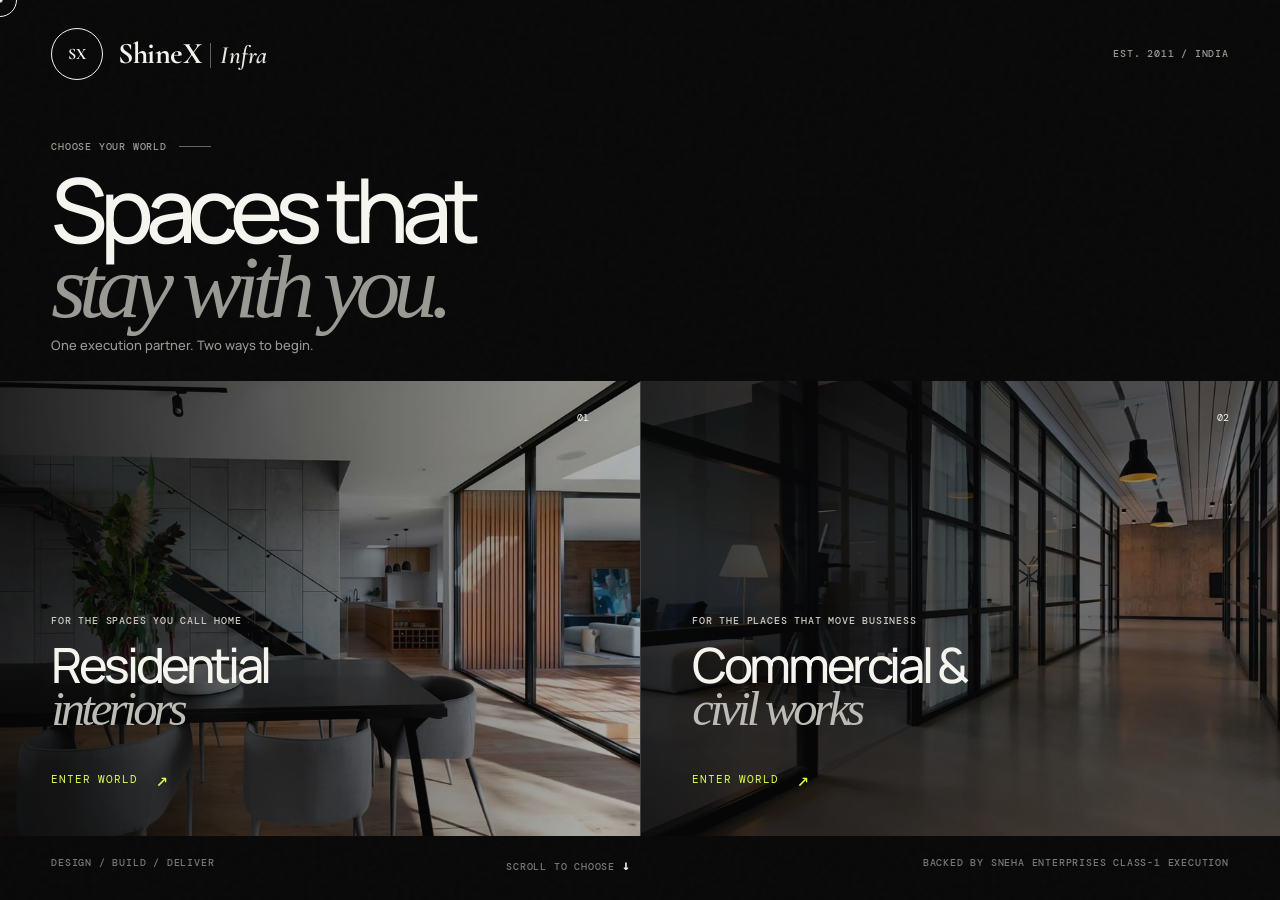
==== commit 549c6c62: "Hover-only picker videos, larger ShineX Infra serif logo, ready-to-move-in Residential copy, remove " ====
--- a/index.html
+++ b/index.html
@@ -8,8 +8,8 @@
   <title>ShineX — Navi Mumbai Interior Design &amp; Class-1 Civil Execution</title>
   <link rel="preconnect" href="https://fonts.googleapis.com" />
   <link rel="preconnect" href="https://fonts.gstatic.com" crossorigin />
-  <link href="https://fonts.googleapis.com/css2?family=DM+Mono:wght@400;500&family=Manrope:wght@400;500;600;700;800&display=swap" rel="stylesheet" />
-  <link rel="stylesheet" href="style.css?v=8" />
+  <link href="https://fonts.googleapis.com/css2?family=Cormorant+Garamond:ital,wght@0,600;0,700;1,600&family=DM+Mono:wght@400;500&family=Manrope:wght@400;500;600;700;800&display=swap" rel="stylesheet" />
+  <link rel="stylesheet" href="style.css?v=12" />
 </head>
 <body>
   <div class="cursor-dot" aria-hidden="true"></div>
@@ -18,9 +18,9 @@
   <div class="world-picker" id="worldPicker" aria-label="Choose an experience">
     <div class="picker-noise"></div>
     <header class="picker-header">
-      <a class="brand brand--light" href="#" aria-label="ShineX home">
+      <a class="brand brand--light" href="#" aria-label="ShineX Infra home">
         <span class="brand-mark">SX</span>
-        <span class="brand-copy">ShineX <em>Infra Solutions</em></span>
+        <span class="brand-copy"><span class="brand-main">ShineX</span><em class="brand-sub">Infra</em></span>
       </a>
       <span class="mono-label">EST. 2011 / INDIA</span>
     </header>
@@ -31,7 +31,7 @@
     </div>
     <div class="world-options">
       <button class="world-option world-option--residential" data-world="residential" type="button">
-        <span class="option-backdrop" aria-hidden="true"><video autoplay muted loop playsinline preload="auto" poster="assets/residential-montage-poster.jpg" disablepictureinpicture><source src="assets/residential-montage.mp4" type="video/mp4"></video></span>
+        <span class="option-backdrop" aria-hidden="true"><video muted loop playsinline preload="metadata" poster="assets/residential-montage-poster.jpg" disablepictureinpicture><source src="assets/residential-montage.mp4" type="video/mp4"></video></span>
         <span class="option-number">01</span>
         <span class="option-content">
           <span class="option-kicker">For the spaces you call home</span>
@@ -40,7 +40,7 @@
         </span>
       </button>
       <button class="world-option world-option--commercial" data-world="commercial" type="button">
-        <span class="option-backdrop" aria-hidden="true"><video autoplay muted loop playsinline preload="auto" poster="assets/commercial-montage-poster.jpg" disablepictureinpicture><source src="assets/commercial-montage.mp4" type="video/mp4"></video></span>
+        <span class="option-backdrop" aria-hidden="true"><video muted loop playsinline preload="metadata" poster="assets/commercial-montage-poster.jpg" disablepictureinpicture><source src="assets/commercial-montage.mp4" type="video/mp4"></video></span>
         <span class="option-number">02</span>
         <span class="option-content">
           <span class="option-kicker">For the places that move business</span>
@@ -58,9 +58,9 @@
 
   <div class="site-shell" id="siteShell" aria-hidden="true">
     <header class="site-header" id="siteHeader">
-      <a class="brand" href="#top" aria-label="ShineX top">
+      <a class="brand" href="#top" aria-label="ShineX Infra top">
         <span class="brand-mark">SX</span>
-        <span class="brand-copy">ShineX <em>Infra Solutions</em></span>
+        <span class="brand-copy"><span class="brand-main">ShineX</span><em class="brand-sub">Infra</em></span>
       </a>
       <div class="header-world"><span class="status-dot"></span><span id="headerWorld">RESIDENTIAL / 01</span></div>
       <div class="header-spacer" aria-hidden="true"></div>
@@ -78,7 +78,7 @@
         <div class="hero-content">
           
           <h2 id="heroTitle">Built around<br /><i>the way you live.</i></h2>
-          <p class="hero-description" id="heroDescription">Navi Mumbai’s most trusted turnkey home interior studio — backed by Sneha Enterprises’ Class-1 execution legacy since 2011. From 1BHK homes to luxury villas, delivered on time with zero hidden surprises.</p>
+          <p class="hero-description" id="heroDescription">Navi Mumbai’s most trusted ready-to-move-in home interior studio — backed by Sneha Enterprises’ Class-1 execution legacy since 2011. From 1BHK homes to luxury villas, delivered on time with zero hidden surprises.</p>
           <a class="circle-link magnetic" href="#services"><span>Explore<br />the work</span><b>↓</b></a>
         </div>
         <div class="hero-meta"><span>Scroll to discover <b>↓</b></span></div>
@@ -104,24 +104,6 @@
                 <span>See how we work</span>
                 <span class="intro-cta-arrow">↘</span>
               </a>
-            </div>
-          </div>
-
-          <div class="intro-pillars" id="introPillars">
-            <div class="intro-pillar">
-              <span class="pillar-num">01</span>
-              <h4 class="pillar-title" id="pillar1Title">Human Rhythm</h4>
-              <p class="pillar-desc" id="pillar1Desc">Calibrated around daily rituals, natural sunlight, and quiet spatial ease.</p>
-            </div>
-            <div class="intro-pillar">
-              <span class="pillar-num">02</span>
-              <h4 class="pillar-title" id="pillar2Title">Unified Execution</h4>
-              <p class="pillar-desc" id="pillar2Desc">Design studio and Class-1 civil engineering under one roof. Zero handoff friction.</p>
-            </div>
-            <div class="intro-pillar">
-              <span class="pillar-num">03</span>
-              <h4 class="pillar-title" id="pillar3Title">Enduring Materiality</h4>
-              <p class="pillar-desc" id="pillar3Desc">Honest stone, genuine architectural timber, and craft built to outlast trends.</p>
             </div>
           </div>
         </div>
@@ -173,14 +155,16 @@
           <p>Every project starts with what exists. We find the potential hiding in plain sight.</p>
         </div>
         <div class="comparison" data-comparison>
+          <div class="comparison-after comparison-layer--prev" id="comparisonAfterPrev" aria-hidden="true"></div>
           <div class="comparison-after" id="comparisonAfter"></div>
+          <div class="comparison-before comparison-layer--prev" id="comparisonBeforePrev" aria-hidden="true"></div>
           <div class="comparison-before" id="comparisonBefore"></div>
           <div class="comparison-divider"><span>Drag</span></div>
           <input class="comparison-range" type="range" min="5" max="95" value="54" aria-label="Compare before and after" />
           <div class="comparison-label comparison-label--before">Before</div>
           <div class="comparison-label comparison-label--after">After</div>
         </div>
-        <div class="comparison-caption"><span id="comparisonName">A home with a new rhythm</span><span>← Drag the line →</span></div>
+        <div class="comparison-caption"><span class="comparison-caption-title"><b id="comparisonCount">01 / 03</b> <span id="comparisonName">A home with a new rhythm</span></span><span>← Drag the line →</span></div>
       </section>
 
       <section class="process-section section-pad" id="process">
@@ -230,11 +214,11 @@
     <footer class="site-footer">
       <div class="footer-grid">
         <div class="footer-brand-col">
-          <a class="brand brand--light" href="#top" aria-label="ShineX top">
+          <a class="brand brand--light" href="#top" aria-label="ShineX Infra top">
             <span class="brand-mark">SX</span>
-            <span class="brand-copy">ShineX <em>Infra Solutions</em></span>
+            <span class="brand-copy"><span class="brand-main">ShineX</span><em class="brand-sub">Infra</em></span>
           </a>
-          <p class="footer-summary">Turnkey residential interiors, corporate office fit-outs &amp; Class-1 civil contracting across Navi Mumbai, Thane &amp; Mumbai.</p>
+          <p class="footer-summary">Ready-to-move-in residential interiors, corporate office fit-outs &amp; Class-1 civil contracting across Navi Mumbai, Thane &amp; Mumbai.</p>
           <span class="footer-legacy-pill">Parent Company: Sneha Enterprises &bull; Est. 2011</span>
         </div>
 
@@ -273,6 +257,7 @@
       <div class="footer-bottom">
         <span>&copy; 2026 ShineX Infra Solutions. All rights reserved.</span>
         <span>Operating Brands: ShineX Interior &amp; ShineX Infra &bull; Backed by Sneha Enterprises Class-1 Licensure</span>
+        <a class="footer-admin-link" href="admin.html">Studio Admin ↗</a>
       </div>
     </footer>
   </div>
@@ -283,13 +268,13 @@
 
   <div class="menu-overlay" id="menuOverlay" aria-hidden="true">
     <div class="menu-wash"></div><div class="menu-orbit orbit-one"></div><div class="menu-orbit orbit-two"></div>
-    <div class="menu-overlay-header"><a class="brand brand--light" href="#top"><span class="brand-mark">SX</span><span class="brand-copy">ShineX <em>Infra Solutions</em></span></a><button class="close-button" id="menuClose" type="button" aria-label="Close menu"><span>Close</span><b>×</b></button></div>
+    <div class="menu-overlay-header"><a class="brand brand--light" href="#top" aria-label="ShineX Infra top"><span class="brand-mark">SX</span><span class="brand-copy"><span class="brand-main">ShineX</span><em class="brand-sub">Infra</em></span></a><button class="close-button" id="menuClose" type="button" aria-label="Close menu"><span>Close</span><b>×</b></button></div>
     <nav class="mega-menu" aria-label="Main navigation"><span class="menu-kicker">Navigate / <span id="menuWorld">Residential</span></span><a href="#services" class="menu-link">The work <sup>01</sup></a><a href="#beforeAfter" class="menu-link">Transformations <sup>02</sup></a><a href="#process" class="menu-link">Our process <sup>03</sup></a><a href="#catalog" class="menu-link">Material catalog <sup>04</sup></a><a href="#reviews" class="menu-link">Reviews <sup>05</sup></a><a href="#faq" class="menu-link">FAQs <sup>06</sup></a><a href="#insights" class="menu-link">Journal <sup>07</sup></a><button class="menu-quote quote-trigger" type="button">Start a conversation <span>↗</span></button></nav>
     <div class="menu-footer"><span>Instagram ↗</span><span>WhatsApp ↗</span><span>hello@shinex.in</span></div>
   </div>
 
   <div class="quote-overlay" id="quoteOverlay" aria-hidden="true">
-    <div class="quote-backdrop"></div><div class="quote-panel"><div class="quote-panel-top"><span class="mono-label">SHINEX / START A BRIEF</span><button class="close-button" id="quoteClose" type="button" aria-label="Close quote form"><span>Close</span><b>×</b></button></div><div class="quote-form-wrap"><div><p class="eyebrow"><span>Let’s make a place</span><span class="eyebrow-line"></span></p><h3>Tell us what<br /><i>you’re imagining.</i></h3><p class="form-note">A few details are enough to begin. Our team will get back to you within one working day.</p></div><form class="quote-form" id="quoteForm"><label><span>01 / Your name</span><input required name="name" type="text" placeholder="Full name" /></label><label><span>02 / Contact number</span><input required name="contact" type="tel" placeholder="Phone number" /></label><label><span>03 / Email address</span><input required name="email" type="email" placeholder="you@email.com" /></label><label><span>04 / City</span><input required name="city" type="text" placeholder="Where are you based?" /></label><label><span>05 / A note, if you’d like</span><textarea name="message" rows="3" placeholder="Tell us about the space..."></textarea></label><button class="solid-button" type="submit">Send enquiry <span>↗</span></button><p class="form-success" id="formSuccess">Thank you. Your brief is on its way.</p></form></div></div>
+    <div class="quote-backdrop"></div><div class="quote-panel"><div class="quote-panel-top"><span class="mono-label">SHINEX / START A BRIEF</span><button class="close-button" id="quoteClose" type="button" aria-label="Close quote form"><span>Close</span><b>×</b></button></div><div class="quote-form-wrap"><div><p class="eyebrow"><span>Let’s make a place</span><span class="eyebrow-line"></span></p><h3>Tell us what<br /><i>you’re imagining.</i></h3><p class="quote-context-pill" id="quoteContextBadge"></p><p class="form-note">A few details are enough to begin. Our team will get back to you within one working day.</p></div><form class="quote-form" id="quoteForm"><label><span>01 / Your name</span><input required name="name" type="text" placeholder="Full name" /></label><label><span>02 / Contact number</span><input required name="contact" type="tel" placeholder="Phone number" /></label><label><span>03 / Email address</span><input required name="email" type="email" placeholder="you@email.com" /></label><label><span>04 / City</span><input required name="city" type="text" placeholder="Where are you based?" /></label><label><span>05 / A note, if you’d like</span><textarea name="message" rows="3" placeholder="Tell us about the space..."></textarea></label><button class="solid-button" type="submit">Send enquiry <span>↗</span></button><p class="form-success" id="formSuccess">Thank you. Your brief is on its way.</p></form></div></div>
   </div>
 
   <div class="whatsapp-dock">
@@ -298,6 +283,7 @@
 
   <script src="https://cdn.jsdelivr.net/npm/gsap@3.12.5/dist/gsap.min.js"></script>
   <script src="https://cdn.jsdelivr.net/npm/gsap@3.12.5/dist/ScrollTrigger.min.js"></script>
-  <script src="script.js?v=8"></script>
+  <script src="crm-config.js?v=1"></script>
+  <script src="script.js?v=13"></script>
 </body>
 </html>
--- a/style.css
+++ b/style.css
@@ -32,11 +32,12 @@
 .eyebrow-line { display: inline-block; width: 32px; height: 1px; background: currentColor; opacity: .65; }
 .section-pad { padding: 110px 5vw; }
 .section-index { color: var(--muted); }
-.brand { display: inline-flex; align-items: center; gap: 13px; color: var(--white); }
-.brand-mark { display: grid; place-items: center; width: 44px; height: 44px; border: 2px solid currentColor; border-radius: 50%; font: 700 13px var(--mono); letter-spacing: -.04em; transition: transform .35s var(--ease); }
+.brand { display: inline-flex; align-items: center; gap: 15px; color: var(--white); text-decoration: none; white-space: nowrap; }
+.brand-mark { display: grid; place-items: center; width: 52px; height: 52px; flex-shrink: 0; border: 1.75px solid currentColor; border-radius: 50%; font: 700 16px "Cormorant Garamond", Georgia, serif; letter-spacing: .04em; transition: transform .35s var(--ease); }
 .brand:hover .brand-mark { transform: scale(1.06); }
-.brand-copy { font-size: 18px; font-weight: 800; letter-spacing: -.04em; line-height: 1; }
-.brand-copy em { display: block; margin-top: 5px; color: var(--white); opacity: 1; font: normal 700 9.5px var(--mono); letter-spacing: .12em; text-transform: uppercase; }
+.brand-copy { display: inline-flex; align-items: baseline; gap: 9px; font-family: "Cormorant Garamond", Georgia, serif; line-height: 1; }
+.brand-main { font-size: clamp(26px, 2.35vw, 35px); font-weight: 700; letter-spacing: -.015em; }
+.brand-sub { display: inline-block; margin-top: 0; padding-left: 9px; border-left: 1px solid rgba(255, 255, 255, .38); color: var(--white); opacity: .94; font-family: "Cormorant Garamond", Georgia, serif; font-style: italic; font-weight: 600; font-size: clamp(22px, 1.95vw, 29px); letter-spacing: .01em; text-transform: none; }
 .brand--light { color: var(--white); }
 
 /* World picker */
@@ -152,7 +153,7 @@
   grid-template-columns: 1.25fr .75fr;
   gap: 8vw;
   align-items: end;
-  padding: 0 0 80px;
+  padding: 0;
 }
 .intro-heading-wrap {
   position: relative;
@@ -229,48 +230,6 @@
   background: var(--accent);
   color: var(--ink);
   transform: translate(3px, 3px) rotate(-45deg);
-}
-
-/* 3-Pillar Manifesto */
-.intro-pillars {
-  display: grid;
-  grid-template-columns: repeat(3, 1fr);
-  gap: 4vw;
-  padding-top: 48px;
-  border-top: 1px solid var(--line-dark);
-}
-.intro-pillar {
-  position: relative;
-  display: flex;
-  flex-direction: column;
-}
-.pillar-num {
-  display: inline-block;
-  width: fit-content;
-  font-family: var(--mono);
-  font-size: 12px;
-  font-weight: 700;
-  letter-spacing: .1em;
-  color: #080808;
-  background: rgba(8, 8, 8, .08);
-  padding: 4px 10px;
-  border-radius: 999px;
-  margin-bottom: 14px;
-}
-.pillar-title {
-  margin: 0 0 10px;
-  font-size: 22px;
-  font-weight: 800;
-  letter-spacing: -.035em;
-  color: #050505;
-}
-.pillar-desc {
-  margin: 0;
-  font-size: 15px;
-  font-weight: 600;
-  line-height: 1.62;
-  color: #161614;
-  max-width: 340px;
 }
 
 .intro .section-index, .catalog-section .section-index, .faq-section .section-index { color: #77766f; }
@@ -605,11 +564,14 @@
 .story-heading h3 { margin: 0; font-size: clamp(48px, 6vw, 92px); font-weight: 500; letter-spacing: -.09em; line-height: .83; }.story-heading h3 i { color: #8c8a82; font-family: Georgia, serif; font-weight: 400; }
 .story-heading p { max-width: 280px; margin: 0 7vw 3px 0; color: #161614; font-size: 14.5px; font-weight: 700; line-height: 1.55; }
 .comparison { position: relative; height: min(54vw, 650px); min-height: 380px; margin: 0 5vw; overflow: hidden; background: #a4a39c; }
-.comparison-before, .comparison-after { position: absolute; inset: 0; background-position: center; background-size: cover; }
+.comparison-before, .comparison-after { position: absolute; inset: 0; background-position: center; background-size: cover; opacity: 1; transition: opacity .55s var(--ease); }
+.comparison-after.comparison-layer--prev { z-index: 1; }
+.comparison-after { z-index: 2; background-image: linear-gradient(90deg, rgba(0,0,0,.05), rgba(0,0,0,.15)), url("https://images.unsplash.com/photo-1600566753086-00f18fb6b3ea?auto=format&fit=crop&w=1800&q=85"); }
+.comparison-before.comparison-layer--prev { z-index: 3; }
 .comparison-before { filter: saturate(1.12) contrast(.92); background-image: linear-gradient(90deg, rgba(0,0,0,.1), rgba(255,255,255,.12)), url("https://images.unsplash.com/photo-1600607687939-ce8a6c25118c?auto=format&fit=crop&w=1800&q=85"); }
-.comparison-after { background-image: linear-gradient(90deg, rgba(0,0,0,.05), rgba(0,0,0,.15)), url("https://images.unsplash.com/photo-1600566753086-00f18fb6b3ea?auto=format&fit=crop&w=1800&q=85"); }
-.comparison-before { width: 100%; z-index: 2; clip-path: inset(0 46% 0 0); }
-.comparison-divider { position: absolute; top: 0; bottom: 0; left: 54%; z-index: 5; width: 1px; pointer-events: none; background: rgba(255,255,255,.9); }.comparison-divider span { position: absolute; top: 50%; left: 50%; display: grid; place-items: center; width: 56px; height: 56px; border: 1px solid #fff; border-radius: 50%; color: #fff; background: rgba(0,0,0,.35); font: 9px var(--mono); text-transform: uppercase; transform: translate(-50%, -50%); }.comparison-range { position: absolute; inset: 0; z-index: 6; width: 100%; height: 100%; opacity: 0; cursor: ew-resize; }.comparison-label { position: absolute; top: 22px; z-index: 4; color: #fff; font: 9px var(--mono); letter-spacing: .08em; text-transform: uppercase; }.comparison-label--before { left: 23px; }.comparison-label--after { right: 23px; }.comparison-caption { display: flex; justify-content: space-between; padding: 15px 5vw 0; color: #6d6c66; }.comparison-caption span:last-child { color: #85837c; }
+.comparison-before { width: 100%; z-index: 4; clip-path: inset(0 46% 0 0); }
+.comparison-before.is-fading, .comparison-after.is-fading { opacity: 0; transition: none; }
+.comparison-divider { position: absolute; top: 0; bottom: 0; left: 54%; z-index: 6; width: 1px; pointer-events: none; background: rgba(255,255,255,.9); }.comparison-divider span { position: absolute; top: 50%; left: 50%; display: grid; place-items: center; width: 56px; height: 56px; border: 1px solid #fff; border-radius: 50%; color: #fff; background: rgba(0,0,0,.35); font: 9px var(--mono); text-transform: uppercase; transform: translate(-50%, -50%); }.comparison-range { position: absolute; inset: 0; z-index: 7; width: 100%; height: 100%; opacity: 0; cursor: ew-resize; }.comparison-label { position: absolute; top: 22px; z-index: 5; color: #fff; font: 9px var(--mono); letter-spacing: .08em; text-transform: uppercase; }.comparison-label--before { left: 23px; }.comparison-label--after { right: 23px; }.comparison-caption { display: flex; justify-content: space-between; align-items: center; gap: 16px; padding: 15px 5vw 0; color: #6d6c66; }.comparison-caption-title { display: inline-flex; align-items: center; gap: 12px; }.comparison-caption-title b { color: var(--ink); font-weight: 700; letter-spacing: .08em; }.comparison-caption span:last-child { color: #85837c; }
 
 /* Process */
 .process-section { background: var(--ink); }.process-header { display: grid; grid-template-columns: 1fr 1fr; gap: 10vw; padding: 75px 7vw 95px 12vw; }.process-header p { align-self: end; max-width: 340px; margin: 0; color: #f5f4ef; font-size: 15.5px; font-weight: 700; line-height: 1.6; }.process-list { position: relative; border-top: 1px solid var(--line); }.process-list::before { content: ""; position: absolute; top: 0; bottom: 0; left: 7vw; width: 1px; background: linear-gradient(var(--accent), transparent); opacity: .28; }.process-list::after { content: ""; position: absolute; top: 0; left: calc(7vw - 2px); width: 5px; height: 42px; border-radius: 8px; background: var(--accent); box-shadow: 0 0 18px var(--accent); animation: process-scan 5s ease-in-out infinite; pointer-events: none; }.process-item { position: relative; display: grid; grid-template-columns: 10% minmax(0, 1fr) 18% 25%; align-items: center; gap: 25px; padding: 30px 0 30px 7vw; border-bottom: 1px solid var(--line); transition: padding .5s var(--ease), background .5s; }.process-item:hover { padding-left: 8vw; background: #111; }.process-number { align-self: start; padding-top: 8px; color: var(--accent); font: 12px var(--mono); font-weight: 700; }.process-item h4 { margin: 0 0 9px; font-size: clamp(26px, 3vw, 43px); font-weight: 700; letter-spacing: -.06em; color: #ffffff; }.process-item p { max-width: 450px; margin: 0; color: #eceae2; font-size: 15px; font-weight: 700; line-height: 1.55; }.process-time { justify-self: end; margin-right: 0; color: #c8c6be; font: 11px var(--mono); font-weight: 600; text-transform: uppercase; }.process-visual { position: relative; height: 100px; margin: 0 7vw 0 0; overflow: hidden; background: #1b1b1b; }.process-visual div { position: absolute; inset: 0; background-position: center; background-size: cover; filter: saturate(1.15) contrast(1.06); transition: transform .8s var(--ease); }.process-item:hover .process-visual div { transform: scale(1.1); }.process-visual::after { content: ""; position: absolute; inset: 0; background: linear-gradient(135deg, transparent 35%, rgba(0,0,0,.52)); }.process-visual span { position: absolute; right: 9px; bottom: 8px; z-index: 1; color: #fff; font: 8px var(--mono); text-transform: uppercase; }
@@ -788,6 +750,36 @@
   letter-spacing: .06em;
   text-transform: uppercase;
 }
+.footer-admin-link {
+  color: #c8c6be;
+  padding: 5px 11px;
+  border: 1px solid rgba(255, 255, 255, .18);
+  border-radius: 999px;
+  font: 9.5px var(--mono);
+  font-weight: 600;
+  letter-spacing: .07em;
+  transition: all .25s var(--ease);
+}
+.footer-admin-link:hover {
+  border-color: var(--accent);
+  color: var(--accent);
+}
+.quote-context-pill {
+  display: none;
+  margin: 0 0 18px;
+  padding: 7px 13px;
+  width: fit-content;
+  max-width: 100%;
+  border-radius: 999px;
+  background: rgba(217, 255, 80, .12);
+  border: 1px solid rgba(217, 255, 80, .42);
+  color: var(--accent);
+  font: 10px var(--mono);
+  font-weight: 600;
+  letter-spacing: .05em;
+  text-transform: uppercase;
+}
+.quote-context-pill.is-visible { display: inline-block; }
 
 /* Menu overlay */
 .menu-overlay, .quote-overlay { position: fixed; inset: 0; z-index: 80; display: none; background: #000; overflow: hidden; }.menu-overlay.is-open, .quote-overlay.is-open { display: block; }.menu-overlay-header, .quote-panel-top { position: absolute; top: 0; left: 0; right: 0; z-index: 2; display: flex; justify-content: space-between; align-items: center; padding: 25px 4vw; }.close-button { display: flex; align-items: center; gap: 10px; color: var(--white); background: transparent; font: 10px var(--mono); letter-spacing: .06em; text-transform: uppercase; }.close-button b { display: grid; place-items: center; width: 31px; height: 31px; border: 1px solid currentColor; border-radius: 50%; font: 20px var(--sans); font-weight: 300; transition: transform .4s var(--ease); }.close-button:hover b { transform: rotate(90deg); }.menu-orbit { position: absolute; width: 60vw; height: 60vw; border: 1px solid rgba(255,255,255,.045); border-radius: 50%; pointer-events: none; }.orbit-one { top: -25vw; right: -8vw; }.orbit-two { bottom: -38vw; left: -8vw; width: 70vw; height: 70vw; border-color: rgba(216,255,80,.065); }.mega-menu { position: relative; z-index: 1; display: flex; flex-direction: column; width: fit-content; height: 100%; justify-content: center; padding-left: 12vw; }.menu-kicker { margin-bottom: 30px; color: var(--accent); }.menu-link { position: relative; width: fit-content; color: var(--white); font-size: clamp(40px, 7vw, 100px); font-weight: 500; letter-spacing: -.09em; line-height: .88; transition: color .3s, padding .5s var(--ease); }.menu-link:hover { padding-left: 20px; color: var(--accent); }.menu-link sup { display: inline-block; margin-left: 11px; color: #6d6c67; font: 10px var(--mono); vertical-align: top; letter-spacing: 0; }.menu-quote { display: flex; align-items: center; gap: 20px; width: fit-content; margin-top: 40px; padding: 0 0 10px; border-bottom: 1px solid var(--accent); color: var(--accent); background: transparent; font: 11px var(--mono); text-transform: uppercase; }.menu-quote span { font-size: 17px; }.menu-footer { position: absolute; right: 4vw; bottom: 28px; left: 4vw; z-index: 1; display: flex; justify-content: space-between; color: #686762; }.menu-footer span:nth-child(2) { color: var(--accent); }
@@ -804,10 +796,9 @@
   .section-pad { padding: 75px 5vw; }
   .intro-topbar { flex-direction: column; align-items: flex-start; gap: 10px; margin-bottom: 35px; padding-bottom: 18px; }
   .intro-watermark { font-size: 110px; top: -45px; left: -10px; }
-  .intro-layout, .process-header, .catalog-heading, .faq-layout { display: block; padding: 45px 0 55px; }
+  .intro-layout { display: block; padding: 0; }
+  .process-header, .catalog-heading, .faq-layout { display: block; padding: 45px 0 55px; }
   .intro-copy, .process-header p, .catalog-heading p { max-width: 100%; margin-top: 32px; }
-  .intro-pillars { grid-template-columns: 1fr; gap: 26px; padding-top: 32px; }
-  .intro-pillar + .intro-pillar { padding-top: 22px; border-top: 1px solid rgba(8,8,8,.08); }
   .manifesto { gap: 10px; }.manifesto span { font-size: 8px; }.manifesto span:nth-child(2) { text-align: left; }.manifesto span:last-child { text-align: right; }
   .services-stage { padding: 75px 0 70px; }.services-head { display: block; padding: 0 5vw 42px; }.services-note { margin: 35px 0 0; }.services-track { padding: 6px 5vw 14px; gap: 10px; }.service-card { width: 82vw; height: 500px; padding: 20px; border-radius: 14px; }.service-card-bottom h4 { font-size: 35px; }.services-progress { padding: 27px 5vw 0; }.progress-label { display: none; }
   .service-detail-top { display: block; }.service-detail-top h3 { font-size: 53px; }.detail-close { margin-top: 30px; }.service-detail-intro { margin: 40px 0; }.service-detail-grid { grid-template-columns: 1fr 1fr; gap: 12px 10px; }
@@ -843,12 +834,18 @@
 .closing-content .outline-button { min-width: 245px; padding: 19px 28px; background: var(--accent); border: 2px solid var(--accent); color: #080808; font-size: 12px; font-weight: 800; letter-spacing: .09em; box-shadow: 0 18px 44px rgba(217, 255, 80, .28); }
 .closing-content .outline-button:hover { background: #0c0c0b; border-color: var(--accent); color: var(--accent); box-shadow: 0 20px 48px rgba(0, 0, 0, .65), 0 0 28px rgba(217, 255, 80, .25); }
 
+@media (max-width: 1080px) {
+  .header-world { display: none; }
+  .site-header .brand { flex: 0 0 auto; }
+}
+
 @media (max-width: 800px) {
   .picker-header .mono-label, .header-world { display: none; }
-  .brand { gap: 9px; }
-  .brand-mark { width: 36px; height: 36px; font-size: 11px; }
-  .brand-copy { font-size: 14px; }
-  .brand-copy em { display: block; margin-top: 3px; font-size: 7px; letter-spacing: .07em; }
+  .brand { gap: 10px; }
+  .brand-mark { width: 40px; height: 40px; font-size: 13px; }
+  .brand-copy { gap: 7px; }
+  .brand-main { font-size: 22px; }
+  .brand-sub { padding-left: 7px; font-size: 19px; }
   .reviews-heritage { font-size: 14px; }
   .text-button { display: inline-block; padding: 7px 10px; font-size: 8.5px; }.text-button span { margin-left: 4px; font-size: 12px; }.header-actions { top: 20px; right: 4vw; gap: 8px; }
   .menu-button { padding: 7px 10px; font-size: 8.5px; }
